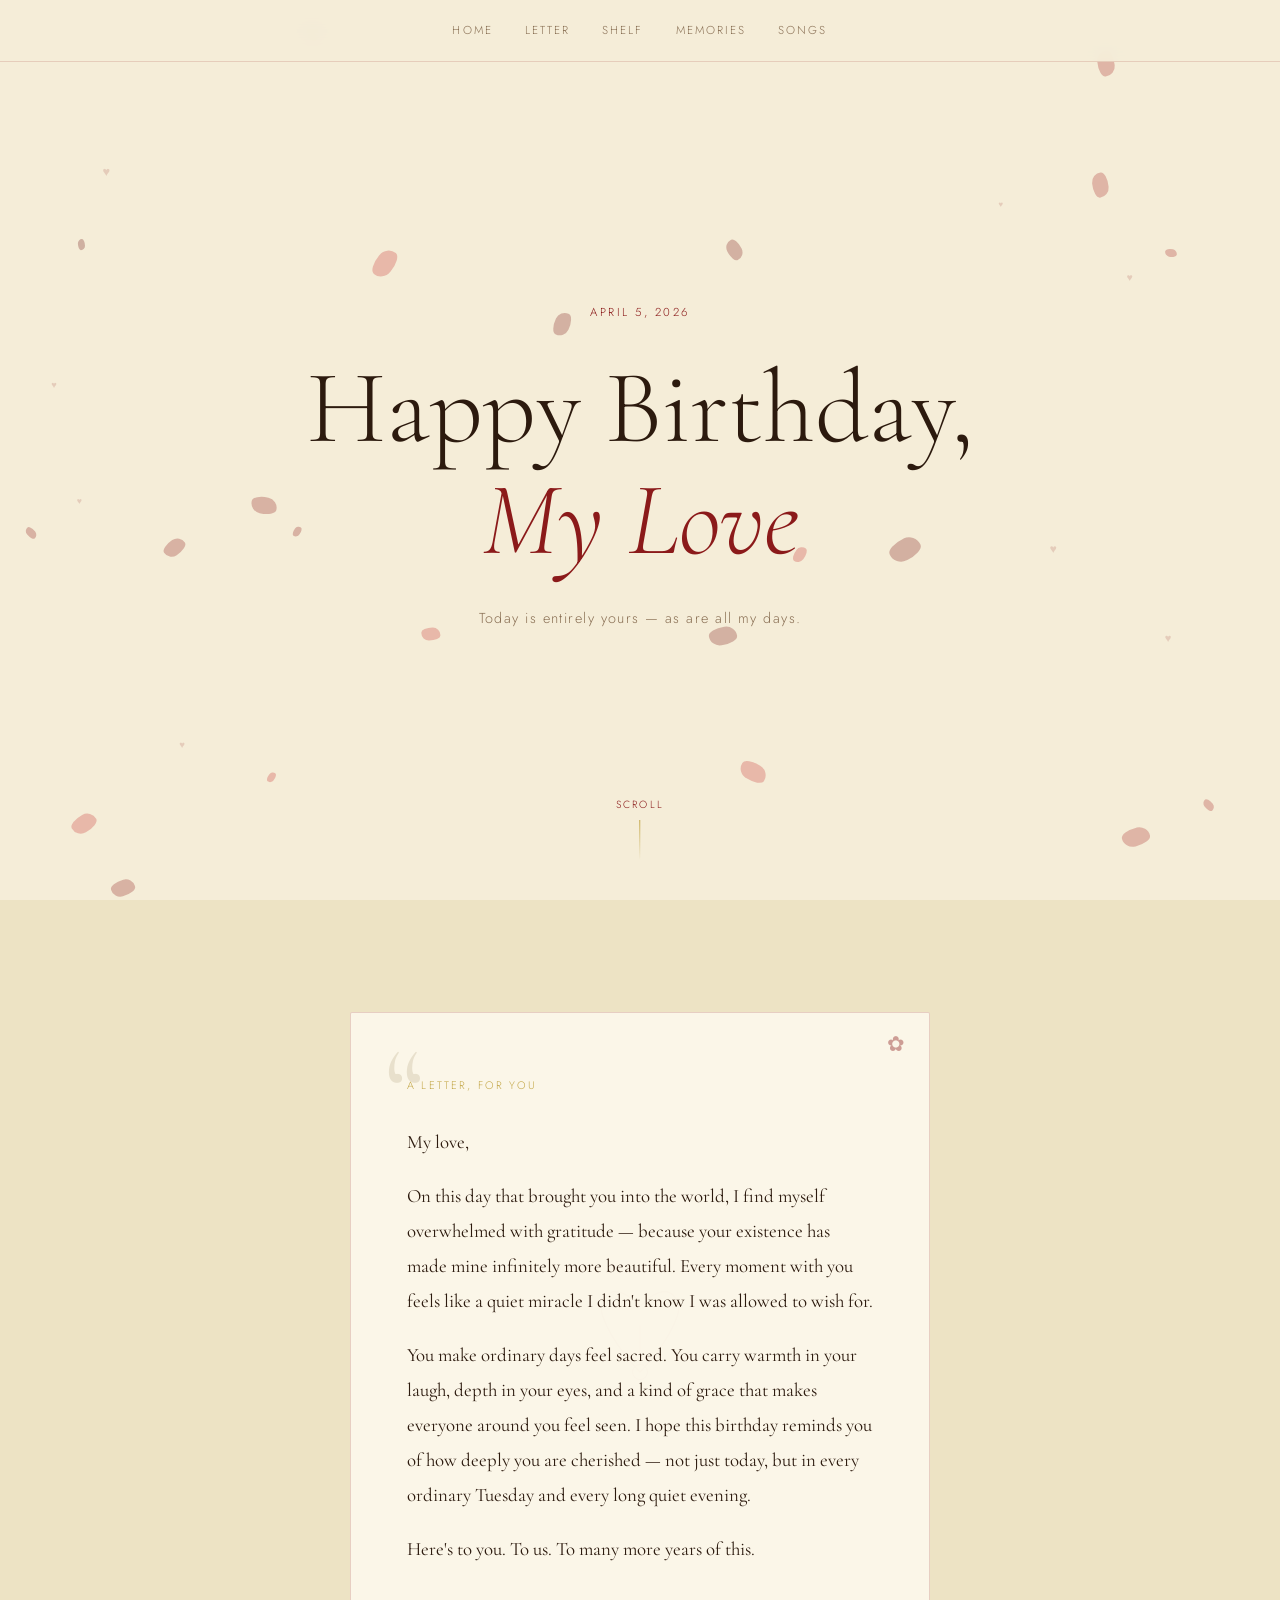
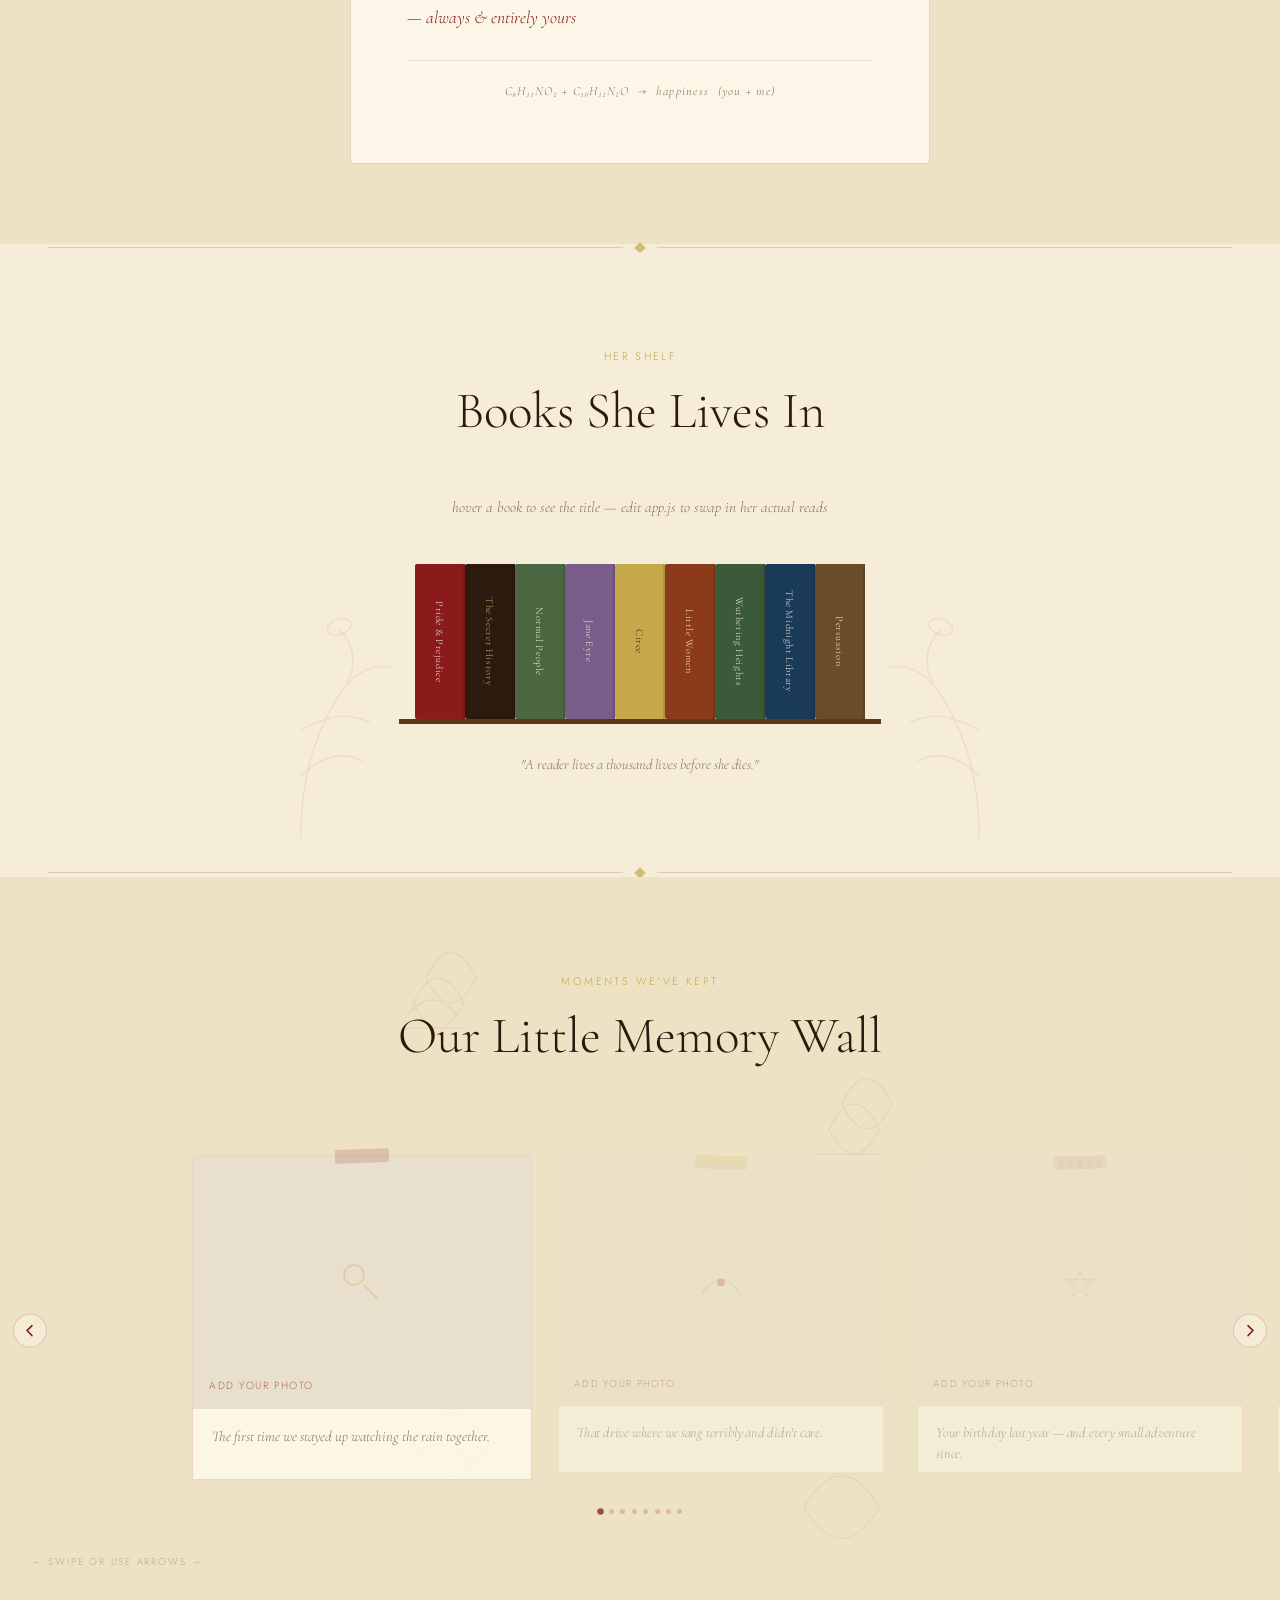
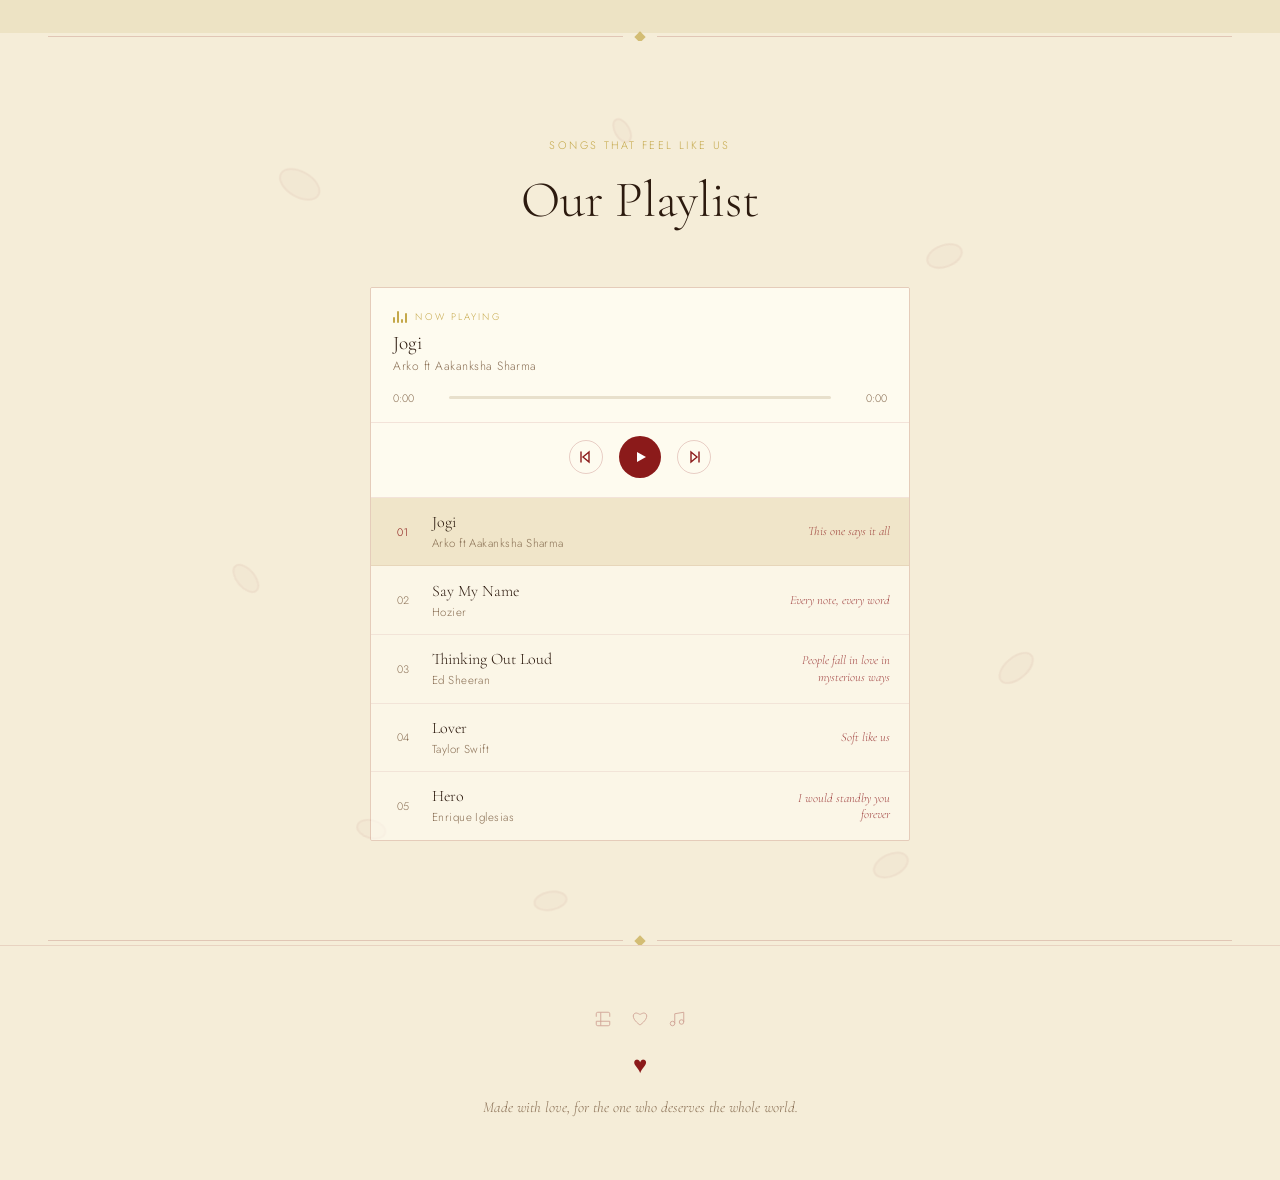
==== index.html @ a8c4e872 "Add files via upload" ====
<!DOCTYPE html>
<html lang="en">
<head>
  <meta charset="UTF-8">
  <meta name="viewport" content="width=device-width, initial-scale=1.0">
  <title>Happy Birthday, My Love</title>
  <link href="https://fonts.googleapis.com/css2?family=Cormorant+Garamond:ital,wght@0,300;0,400;1,300;1,400&family=Jost:wght@300;400&display=swap" rel="stylesheet">
  <link rel="stylesheet" href="style.css">
</head>
<body>

<div class="petal-bg" id="petals"></div>

<nav>
  <a href="#hero">Home</a>
  <a href="#letter">Letter</a>
  <a href="#books">Shelf</a>
  <a href="#memories">Memories</a>
  <a href="#playlist">Songs</a>
</nav>

<!-- HERO -->
<section id="hero">
  <div class="hero-hearts" id="hero-hearts"></div>
  <p class="hero-date" id="hero-date"></p>
  <h1>Happy Birthday,<br><em>My Love</em></h1>
  <p class="hero-sub">Today is entirely yours &mdash; as are all my days.</p>
  <div class="scroll-hint">
    <span>Scroll</span>
    <div class="scroll-line"></div>
  </div>
</section>

<!-- LETTER -->
<section id="letter">

  <!-- peony watermark -->
  <svg class="floral-bg floral-letter" viewBox="0 0 300 300" fill="none" xmlns="http://www.w3.org/2000/svg" aria-hidden="true">
    <g opacity="0.05" stroke="#8b1a1a" stroke-width="1.2">
      <path d="M150 150 C150 150 120 120 110 90 C105 75 115 60 130 65 C140 68 150 80 150 80 C150 80 160 68 170 65 C185 60 195 75 190 90 C180 120 150 150 150 150Z"/>
      <path d="M150 150 C150 150 180 120 190 90 C195 75 185 60 170 65 C160 68 150 80 150 80 C150 80 140 68 130 65 C115 60 105 75 110 90 C120 120 150 150 150 150Z" opacity="0.5"/>
      <circle cx="150" cy="150" r="8"/>
      <path d="M150 142 L150 100" stroke-width="0.8"/>
    </g>
  </svg>

  <div class="letter-card reveal">
    <span class="letter-flower">✿</span>
    <p class="letter-label">A letter, for you</p>
    <div class="letter-body">
      <p>My love,</p>
      <p>On this day that brought you into the world, I find myself overwhelmed with gratitude &mdash; because your existence has made mine infinitely more beautiful. Every moment with you feels like a quiet miracle I didn't know I was allowed to wish for.</p>
      <p>You make ordinary days feel sacred. You carry warmth in your laugh, depth in your eyes, and a kind of grace that makes everyone around you feel seen. I hope this birthday reminds you of how deeply you are cherished &mdash; not just today, but in every ordinary Tuesday and every long quiet evening.</p>
      <p>Here's to you. To us. To many more years of this.</p>
    </div>
    <p class="letter-sig">&mdash; always &amp; entirely yours</p>
    <p class="letter-formula">C₈H₁₁NO₂ + C₁₀H₁₂N₂O &nbsp;→&nbsp; happiness &nbsp;(you + me)</p>
  </div>
</section>

<!-- DIVIDER -->
<div class="section-divider"><div class="divider-line"></div><div class="divider-diamond"></div><div class="divider-line"></div></div>

<!-- BOOKSHELF -->
<section id="books">

  <!-- botanical sprigs -->
  <svg class="floral-bg floral-books" viewBox="0 0 500 400" fill="none" xmlns="http://www.w3.org/2000/svg" aria-hidden="true">
    <g opacity="0.07" stroke="#8b1a1a" stroke-width="1">
      <path d="M30 380 Q30 320 60 280"/><path d="M30 340 Q50 320 70 330"/><path d="M30 310 Q55 295 75 305"/>
      <path d="M60 280 Q70 260 55 245"/><path d="M60 280 Q75 265 90 270"/>
      <path d="M470 380 Q470 320 440 280"/><path d="M470 340 Q450 320 430 330"/><path d="M470 310 Q445 295 425 305"/>
      <path d="M440 280 Q430 260 445 245"/><path d="M440 280 Q425 265 410 270"/>
      <ellipse cx="55" cy="243" rx="8" ry="5" transform="rotate(-20 55 243)"/>
      <ellipse cx="445" cy="243" rx="8" ry="5" transform="rotate(20 445 243)"/>
    </g>
  </svg>

  <p class="section-label reveal">Her shelf</p>
  <h2 class="section-title reveal">Books She Lives In</h2>
  <p class="section-sub reveal">hover a book to see the title &mdash; edit app.js to swap in her actual reads</p>
  <div class="shelf reveal" id="shelf"></div>
  <p class="shelf-note reveal">"A reader lives a thousand lives before she dies."</p>
</section>

<!-- DIVIDER -->
<div class="section-divider"><div class="divider-line"></div><div class="divider-diamond"></div><div class="divider-line"></div></div>

<!-- MEMORIES -->
<section id="memories">

  <!-- botanical bg -->
  <svg class="floral-bg floral-memories" viewBox="0 0 400 600" fill="none" xmlns="http://www.w3.org/2000/svg" aria-hidden="true">
    <g opacity="0.07" stroke="#8b1a1a" stroke-width="1">
      <path d="M20 100 Q40 60 60 100 Q40 140 20 100Z"/>
      <path d="M30 80 Q50 40 70 80 Q50 120 30 80Z"/>
      <path d="M10 120 L60 120" stroke-width="0.8"/>
      <path d="M15 110 Q35 85 55 110"/>
      <path d="M350 200 Q370 160 390 200 Q370 240 350 200Z"/>
      <path d="M360 180 Q380 140 400 180 Q380 220 360 180Z"/>
      <path d="M340 220 L390 220" stroke-width="0.8"/>
      <path d="M20 450 Q50 400 80 450 Q50 500 20 450Z"/>
      <path d="M10 470 Q40 430 70 470"/>
      <path d="M330 500 Q360 450 390 500 Q360 550 330 500Z"/>
    </g>
  </svg>

  <p class="section-label reveal">Moments we've kept</p>
  <h2 class="section-title reveal">Our Little Memory Wall</h2>

  <!-- peek swiper -->
  <div class="swiper-wrap reveal">
    <div class="swiper-track" id="swiper-track">

      <div class="mem-card">
        <div class="washi" style="background:rgba(139,26,26,0.22);"></div>
        <div class="mem-img">
          <svg width="60" height="60" viewBox="0 0 60 60" fill="none"><circle cx="22" cy="22" r="10" stroke="#c4a84a" stroke-width="1.5"/><path d="M45 45L32 32" stroke="#c4a84a" stroke-width="1.5" stroke-linecap="round"/></svg>
          <span class="mem-placeholder-text">Add your photo</span>
        </div>
        <p class="mem-caption">The first time we stayed up watching the rain together.</p>
      </div>

      <div class="mem-card">
        <div class="washi" style="background:rgba(196,168,74,0.35);"></div>
        <div class="mem-img">
          <svg width="60" height="60" viewBox="0 0 60 60" fill="none"><path d="M10 40 Q30 10 50 40" stroke="#c4a84a" stroke-width="1.5" fill="none"/><circle cx="30" cy="28" r="4" fill="#8b1a1a"/></svg>
          <span class="mem-placeholder-text">Add your photo</span>
        </div>
        <p class="mem-caption">That drive where we sang terribly and didn't care.</p>
      </div>

      <div class="mem-card">
        <div class="washi" style="background:rgba(139,26,26,0.18);background-image:repeating-linear-gradient(90deg,rgba(255,255,255,0.15) 0px,rgba(255,255,255,0.15) 4px,transparent 4px,transparent 10px);"></div>
        <div class="mem-img">
          <svg width="60" height="60" viewBox="0 0 60 60" fill="none"><path d="M30 15 L33 25 L44 25 L35 32 L38 43 L30 36 L22 43 L25 32 L16 25 L27 25Z" stroke="#c4a84a" stroke-width="1.2" fill="none"/></svg>
          <span class="mem-placeholder-text">Add your photo</span>
        </div>
        <p class="mem-caption">Your birthday last year &mdash; and every small adventure since.</p>
      </div>

      <div class="mem-card">
        <div class="washi" style="background:rgba(196,168,74,0.28);background-image:repeating-linear-gradient(90deg,rgba(139,26,26,0.2) 0px,rgba(139,26,26,0.2) 3px,transparent 3px,transparent 9px);"></div>
        <div class="mem-img">
          <svg width="60" height="60" viewBox="0 0 60 60" fill="none"><path d="M30 42 C30 42 10 30 10 20 C10 14 15 10 20 10 C25 10 30 15 30 15 C30 15 35 10 40 10 C45 10 50 14 50 20 C50 30 30 42 30 42Z" stroke="#c4a84a" stroke-width="1.2" fill="none"/></svg>
          <span class="mem-placeholder-text">Add your photo</span>
        </div>
        <p class="mem-caption">The quiet moments between words &mdash; those are my favourite.</p>
      </div>

      <div class="mem-card">
        <div class="washi" style="background:rgba(139,26,26,0.2);"></div>
        <div class="mem-img">
          <svg width="60" height="60" viewBox="0 0 60 60" fill="none"><path d="M30 42 C30 42 10 30 10 20 C10 14 15 10 20 10 C25 10 30 15 30 15 C30 15 35 10 40 10 C45 10 50 14 50 20 C50 30 30 42 30 42Z" stroke="#8b1a1a" stroke-width="1.2" fill="none"/></svg>
          <span class="mem-placeholder-text">Add your photo</span>
        </div>
        <p class="mem-caption">Every ordinary Tuesday that felt like magic.</p>
      </div>

      <div class="mem-card">
        <div class="washi" style="background:rgba(196,168,74,0.3);"></div>
        <div class="mem-img">
          <svg width="60" height="60" viewBox="0 0 60 60" fill="none"><circle cx="22" cy="22" r="10" stroke="#8b1a1a" stroke-width="1.5"/><path d="M45 45L32 32" stroke="#8b1a1a" stroke-width="1.5" stroke-linecap="round"/></svg>
          <span class="mem-placeholder-text">Add your photo</span>
        </div>
        <p class="mem-caption">The look you give that says everything without words.</p>
      </div>

      <div class="mem-card">
        <div class="washi" style="background:rgba(139,26,26,0.15);background-image:repeating-linear-gradient(90deg,rgba(255,255,255,0.2) 0px,rgba(255,255,255,0.2) 3px,transparent 3px,transparent 8px);"></div>
        <div class="mem-img">
          <svg width="60" height="60" viewBox="0 0 60 60" fill="none"><path d="M30 15 L33 25 L44 25 L35 32 L38 43 L30 36 L22 43 L25 32 L16 25 L27 25Z" stroke="#8b1a1a" stroke-width="1.2" fill="none"/></svg>
          <span class="mem-placeholder-text">Add your photo</span>
        </div>
        <p class="mem-caption">A moment I'll keep for as long as I live.</p>
      </div>

      <div class="mem-card">
        <div class="washi" style="background:rgba(196,168,74,0.25);"></div>
        <div class="mem-img">
          <svg width="60" height="60" viewBox="0 0 60 60" fill="none"><path d="M10 40 Q30 10 50 40" stroke="#8b1a1a" stroke-width="1.5" fill="none"/><circle cx="30" cy="28" r="4" fill="#c4a84a"/></svg>
          <span class="mem-placeholder-text">Add your photo</span>
        </div>
        <p class="mem-caption">Us, just existing — and it being more than enough.</p>
      </div>

    </div>

    <!-- dots -->
    <div class="swiper-dots" id="swiper-dots"></div>

    <!-- arrows -->
    <button class="swiper-arrow swiper-prev" id="swiper-prev" aria-label="Previous">
      <svg width="16" height="16" viewBox="0 0 16 16" fill="none" stroke="var(--crimson)" stroke-width="1.5" stroke-linecap="round"><path d="M10 3L5 8l5 5"/></svg>
    </button>
    <button class="swiper-arrow swiper-next" id="swiper-next" aria-label="Next">
      <svg width="16" height="16" viewBox="0 0 16 16" fill="none" stroke="var(--crimson)" stroke-width="1.5" stroke-linecap="round"><path d="M6 3l5 5-5 5"/></svg>
    </button>
  </div>

  <p class="swiper-hint">← swipe or use arrows →</p>
</section>

<!-- DIVIDER -->
<div class="section-divider"><div class="divider-line"></div><div class="divider-diamond"></div><div class="divider-line"></div></div>

<!-- PLAYLIST -->
<section id="playlist">

  <!-- fallen petals bg -->
  <svg class="floral-bg floral-playlist" viewBox="0 0 500 500" fill="none" xmlns="http://www.w3.org/2000/svg" aria-hidden="true">
    <g opacity="0.07" stroke="#8b1a1a" stroke-width="1" fill="#8b1a1a" fill-opacity="0.3">
      <ellipse cx="60"  cy="80"  rx="12" ry="7" transform="rotate(30 60 80)"/>
      <ellipse cx="420" cy="120" rx="10" ry="6" transform="rotate(-20 420 120)"/>
      <ellipse cx="30"  cy="300" rx="9"  ry="5" transform="rotate(50 30 300)"/>
      <ellipse cx="460" cy="350" rx="11" ry="6" transform="rotate(-40 460 350)"/>
      <ellipse cx="100" cy="440" rx="8"  ry="5" transform="rotate(15 100 440)"/>
      <ellipse cx="390" cy="460" rx="10" ry="6" transform="rotate(-25 390 460)"/>
      <ellipse cx="240" cy="50"  rx="7"  ry="4" transform="rotate(60 240 50)"/>
      <ellipse cx="200" cy="480" rx="9"  ry="5" transform="rotate(-10 200 480)"/>
    </g>
  </svg>

  <p class="section-label reveal">Songs that feel like us</p>
  <h2 class="section-title reveal">Our Playlist</h2>
  <div class="playlist-wrap reveal">

    <!-- now playing -->
    <div class="now-playing-bar">
      <div class="np-label">
        <div class="bars" id="np-bars">
          <span style="height:6px"></span>
          <span style="height:12px"></span>
          <span style="height:4px"></span>
          <span style="height:10px"></span>
        </div>
        Now playing
      </div>
      <div class="np-title" id="np-title">—</div>
      <div class="np-artist" id="np-artist"></div>
      <div class="progress-wrap">
        <span class="time-label" id="time-current">0:00</span>
        <div class="progress-bar" id="progress-bar">
          <div class="progress-fill" id="progress-fill"></div>
        </div>
        <span class="time-label right" id="time-duration">0:00</span>
      </div>
    </div>

    <!-- controls -->
    <div class="controls">
      <button class="ctrl-btn" id="prev-btn" aria-label="Previous">
        <svg width="14" height="14" viewBox="0 0 14 14" fill="none" stroke="var(--crimson)" stroke-width="1.4" stroke-linecap="round">
          <path d="M10 2L4 7l6 5V2z"/><line x1="2" y1="2" x2="2" y2="12"/>
        </svg>
      </button>
      <button class="ctrl-btn play-btn" id="play-btn" aria-label="Play/Pause">
        <svg class="icon-play" width="14" height="14" viewBox="0 0 14 14" fill="white"><path d="M3 2l9 5-9 5z"/></svg>
        <svg class="icon-pause" width="14" height="14" viewBox="0 0 14 14" fill="white"><rect x="2" y="2" width="4" height="10"/><rect x="8" y="2" width="4" height="10"/></svg>
      </button>
      <button class="ctrl-btn" id="next-btn" aria-label="Next">
        <svg width="14" height="14" viewBox="0 0 14 14" fill="none" stroke="var(--crimson)" stroke-width="1.4" stroke-linecap="round">
          <path d="M4 2l6 5-6 5V2z"/><line x1="12" y1="2" x2="12" y2="12"/>
        </svg>
      </button>
    </div>

    <!-- track list -->
    <div id="tracks"></div>

  </div>
</section>

<!-- DIVIDER -->
<div class="section-divider"><div class="divider-line"></div><div class="divider-diamond"></div><div class="divider-line"></div></div>

<!-- FOOTER -->
<footer>
  <div class="footer-icons">
    <svg width="18" height="18" viewBox="0 0 24 24" fill="none" stroke="#8b1a1a" stroke-width="1.2">
      <path d="M9 3H5a2 2 0 0 0-2 2v4m6-6h10a2 2 0 0 1 2 2v4M9 3v18m0 0h10a2 2 0 0 0 2-2v-4M9 21H5a2 2 0 0 1-2-2v-4m0 0h18"/>
    </svg>
    <svg width="18" height="18" viewBox="0 0 24 24" fill="none" stroke="#8b1a1a" stroke-width="1.2">
      <path d="M12 20 C12 20 3 14 3 8 C3 5.5 5 4 7 4 C8.5 4 12 6 12 6 C12 6 15.5 4 17 4 C19 4 21 5.5 21 8 C21 14 12 20 12 20Z"/>
    </svg>
    <svg width="18" height="18" viewBox="0 0 24 24" fill="none" stroke="#8b1a1a" stroke-width="1.2">
      <path d="M9 18V5l12-2v13"/><circle cx="6" cy="18" r="3"/><circle cx="18" cy="16" r="3"/>
    </svg>
  </div>
  <span class="footer-heart">&#9829;</span>
  <p>Made with love, for the one who deserves the whole world.</p>
</footer>

<script src="script.js"></script>
</body>
</html>
---- style.css ----
/* ─── RESET & VARIABLES ─────────────────────────────────────── */
*, *::before, *::after { margin: 0; padding: 0; box-sizing: border-box; }

:root {
  --cream:        #f5edd8;
  --petal:        #ede3c4;
  --blush:        #e8e0cc;
  --linen:        #e8d5b0;
  --gold:         #c4a84a;
  --crimson:      #8b1a1a;
  --crimson-light:#c43030;
  --green:        #4a6741;
  --sepia:        #8a7055;
  --ink:          #2c1a0e;
  --ink-light:    #5a3a1a;
}

html { scroll-behavior: smooth; }

body {
  background: var(--cream);
  color: var(--ink);
  font-family: 'Jost', sans-serif;
  font-weight: 300;
  overflow-x: hidden;
}

/* ─── FLOATING PETALS ───────────────────────────────────────── */
.petal-bg {
  position: fixed;
  inset: 0;
  pointer-events: none;
  z-index: 0;
  overflow: hidden;
}
.p {
  position: absolute;
  border-radius: 60% 40% 60% 40% / 40% 60% 40% 60%;
  opacity: 0.28;
  animation: drift linear infinite;
}
@keyframes drift {
  0%   { transform: translateY(-60px) rotate(0deg);   opacity: 0; }
  10%  { opacity: 0.28; }
  90%  { opacity: 0.18; }
  100% { transform: translateY(110vh) rotate(360deg); opacity: 0; }
}

/* ─── NAV ───────────────────────────────────────────────────── */
nav {
  position: fixed;
  top: 0; left: 0; right: 0;
  z-index: 100;
  display: flex;
  justify-content: center;
  gap: 2rem;
  padding: 1.4rem 2rem;
  background: rgba(245,237,216,0.92);
  backdrop-filter: blur(12px);
  border-bottom: 1px solid rgba(139,26,26,0.15);
}
nav a {
  font-size: 0.72rem;
  letter-spacing: 0.18em;
  text-transform: uppercase;
  color: var(--sepia);
  text-decoration: none;
  transition: color 0.3s;
}
nav a:hover { color: var(--crimson); }

/* ─── SECTIONS ──────────────────────────────────────────────── */
section {
  position: relative;
  z-index: 1;
  min-height: 100vh;
  display: flex;
  align-items: center;
  justify-content: center;
  padding: 7rem 2rem 5rem;
}
.section-label {
  font-size: 0.68rem;
  letter-spacing: 0.22em;
  text-transform: uppercase;
  color: var(--gold);
  text-align: center;
  width: 100%;
  margin-bottom: 1rem;
}
.section-title {
  font-family: 'Cormorant Garamond', serif;
  font-size: clamp(2rem, 5vw, 3.2rem);
  font-weight: 300;
  text-align: center;
  width: 100%;
  margin-bottom: 3.5rem;
}
.section-sub {
  text-align: center;
  font-family: 'Cormorant Garamond', serif;
  font-style: italic;
  font-size: 0.95rem;
  color: var(--sepia);
  margin-bottom: 3rem;
  width: 100%;
}

/* ─── HERO ──────────────────────────────────────────────────── */
#hero {
  flex-direction: column;
  text-align: center;
  gap: 0;
}
.hero-date {
  font-size: 0.72rem;
  letter-spacing: 0.22em;
  text-transform: uppercase;
  color: var(--crimson);
  margin-bottom: 2rem;
  opacity: 0;
  animation: fadeUp 1s 0.3s forwards;
}
h1 {
  font-family: 'Cormorant Garamond', serif;
  font-weight: 300;
  font-size: clamp(3rem, 9vw, 6.5rem);
  line-height: 1.08;
  color: var(--ink);
  opacity: 0;
  animation: fadeUp 1.2s 0.6s forwards;
}
h1 em {
  font-style: italic;
  color: var(--crimson);
}
.hero-sub {
  font-size: 0.9rem;
  letter-spacing: 0.1em;
  color: var(--sepia);
  margin-top: 2rem;
  opacity: 0;
  animation: fadeUp 1s 1.1s forwards;
}
.scroll-hint {
  position: absolute;
  bottom: 2.5rem;
  left: 50%;
  transform: translateX(-50%);
  display: flex;
  flex-direction: column;
  align-items: center;
  gap: 0.5rem;
  opacity: 0;
  animation: fadeIn 1s 2s forwards;
}
.scroll-hint span {
  font-size: 0.65rem;
  letter-spacing: 0.2em;
  text-transform: uppercase;
  color: var(--crimson);
}
.scroll-line {
  width: 1px;
  height: 40px;
  background: linear-gradient(to bottom, var(--gold), transparent);
  animation: scrollPulse 2s ease-in-out infinite;
}
.hero-hearts {
  position: absolute;
  inset: 0;
  pointer-events: none;
  overflow: hidden;
}
.hero-hearts span {
  position: absolute;
  font-size: 0.7rem;
  color: var(--crimson);
  opacity: 0.15;
  animation: heartFloat 5s ease-in-out infinite;
}

/* ─── LETTER ────────────────────────────────────────────────── */
#letter { background: var(--petal); }
.letter-card {
  max-width: 580px;
  width: 100%;
  padding: 4rem 3.5rem;
  background: rgba(255,252,242,0.78);
  border: 1px solid rgba(139,26,26,0.18);
  border-radius: 2px;
  position: relative;
}
.letter-card::before {
  content: '\201C';
  font-family: 'Cormorant Garamond', serif;
  font-size: 8rem;
  line-height: 1;
  color: var(--blush);
  position: absolute;
  top: 1rem;
  left: 2rem;
  pointer-events: none;
}
.letter-flower {
  position: absolute;
  top: 1rem;
  right: 1.5rem;
  font-size: 1.3rem;
  opacity: 0.4;
  color: var(--crimson);
  pointer-events: none;
}
.letter-label {
  font-size: 0.68rem;
  letter-spacing: 0.2em;
  text-transform: uppercase;
  color: var(--gold);
  margin-bottom: 2rem;
}
.letter-body {
  font-family: 'Cormorant Garamond', serif;
  font-size: 1.18rem;
  line-height: 1.85;
  color: var(--ink);
  font-weight: 400;
}
.letter-body p + p { margin-top: 1.2rem; }
.letter-sig {
  margin-top: 2.5rem;
  font-family: 'Cormorant Garamond', serif;
  font-style: italic;
  font-size: 1.1rem;
  color: var(--crimson);
}
.letter-formula {
  margin-top: 2rem;
  padding-top: 1.4rem;
  border-top: 1px solid rgba(139,26,26,0.1);
  font-family: 'Cormorant Garamond', serif;
  font-style: italic;
  font-size: 0.78rem;
  letter-spacing: 0.1em;
  color: var(--sepia);
  text-align: center;
}

/* ─── BOOKSHELF ─────────────────────────────────────────────── */
#books {
  flex-direction: column;
  min-height: auto;
  padding: 6rem 2rem;
  background: var(--cream);
}
.shelf {
  display: flex;
  justify-content: center;
  max-width: 780px;
  margin: 0 auto;
  border-bottom: 5px solid var(--ink-light);
  padding: 0 1rem;
  flex-wrap: wrap;
  gap: 0;
}
.book {
  width: 50px;
  height: 155px;
  cursor: pointer;
  position: relative;
  flex-shrink: 0;
  transition: transform 0.35s cubic-bezier(0.34, 1.56, 0.64, 1);
}
.book:hover { transform: translateY(-20px); }
.book-spine {
  width: 100%;
  height: 100%;
  display: flex;
  align-items: center;
  justify-content: center;
  writing-mode: vertical-rl;
  text-orientation: mixed;
  font-family: 'Cormorant Garamond', serif;
  font-size: 0.65rem;
  letter-spacing: 0.06em;
  padding: 0.5rem 0;
  border-right: 2px solid rgba(0,0,0,0.12);
  border-radius: 2px 0 0 2px;
}
.book-tooltip {
  position: absolute;
  bottom: calc(100% + 12px);
  left: 50%;
  transform: translateX(-50%);
  background: var(--ink);
  color: var(--linen);
  font-size: 0.68rem;
  letter-spacing: 0.04em;
  padding: 5px 11px;
  border-radius: 2px;
  white-space: nowrap;
  opacity: 0;
  pointer-events: none;
  transition: opacity 0.2s;
  z-index: 10;
}
.book:hover .book-tooltip { opacity: 1; }
.shelf-note {
  text-align: center;
  margin-top: 2rem;
  font-family: 'Cormorant Garamond', serif;
  font-style: italic;
  font-size: 0.9rem;
  color: var(--sepia);
}

/* ─── MEMORIES (swiper — layout in PEEK SWIPER block below) ── */
.mem-card {
  background: rgba(255,252,242,0.75);
  border: 1px solid rgba(139,26,26,0.15);
  border-radius: 2px;
  overflow: visible;
  position: relative;
  transition: transform 0.4s ease;
}
.mem-card:hover { transform: translateY(-6px); }
.mem-img {
  width: 100%;
  aspect-ratio: 4/3;
  background: var(--blush);
  display: flex;
  align-items: center;
  justify-content: center;
  position: relative;
  overflow: hidden;
  border-radius: 2px 2px 0 0;
}
.mem-img svg { opacity: 0.35; }
.mem-placeholder-text {
  position: absolute;
  bottom: 1rem;
  left: 1rem;
  font-size: 0.65rem;
  letter-spacing: 0.15em;
  text-transform: uppercase;
  color: var(--crimson);
  opacity: 0.6;
}
.mem-caption {
  padding: 1rem 1.2rem 0.6rem;
  font-family: 'Cormorant Garamond', serif;
  font-style: italic;
  font-size: 0.92rem;
  color: var(--sepia);
  line-height: 1.5;
}
.washi {
  position: absolute;
  top: -7px;
  left: 50%;
  transform: translateX(-50%) rotate(-2deg);
  width: 54px;
  height: 14px;
  border-radius: 2px;
  opacity: 0.75;
  z-index: 2;
}
.mem-card:nth-child(2) .washi { transform: translateX(-50%) rotate(2deg); }
.mem-card:nth-child(3) .washi { transform: translateX(-50%) rotate(-1.5deg); }
.mem-card:nth-child(4) .washi { transform: translateX(-50%) rotate(2.5deg); }

/* ─── PLAYLIST ──────────────────────────────────────────────── */
#playlist {
  flex-direction: column;
  min-height: auto;
  padding: 6rem 2rem;
  background: var(--cream);
}
.playlist-wrap {
  max-width: 540px;
  width: 100%;
  margin: 0 auto;
  border: 1px solid rgba(139,26,26,0.15);
  border-radius: 2px;
  overflow: hidden;
}

/* now playing bar */
.now-playing-bar {
  background: rgba(255,252,242,0.9);
  padding: 1.4rem 1.4rem 1rem;
  border-bottom: 1px solid rgba(139,26,26,0.1);
}
.np-label {
  font-size: 0.6rem;
  letter-spacing: 0.22em;
  text-transform: uppercase;
  color: var(--gold);
  margin-bottom: 0.5rem;
  display: flex;
  align-items: center;
  gap: 0.5rem;
}
.bars { display: flex; align-items: flex-end; gap: 2px; height: 12px; }
.bars span {
  width: 2px;
  background: var(--gold);
  border-radius: 1px;
  animation: eq 0.8s ease-in-out infinite alternate;
}
.bars span:nth-child(2) { animation-delay: 0.15s; }
.bars span:nth-child(3) { animation-delay: 0.05s; }
.bars span:nth-child(4) { animation-delay: 0.25s; }
.bars.paused span { animation-play-state: paused; }
.np-title {
  font-family: 'Cormorant Garamond', serif;
  font-size: 1.2rem;
  color: var(--ink);
  line-height: 1.2;
}
.np-artist {
  font-size: 0.75rem;
  color: var(--sepia);
  margin-top: 2px;
  letter-spacing: 0.04em;
}

/* progress bar */
.progress-wrap {
  margin-top: 0.9rem;
  display: flex;
  align-items: center;
  gap: 0.7rem;
}
.progress-bar {
  flex: 1;
  height: 3px;
  background: var(--blush);
  border-radius: 2px;
  cursor: pointer;
  position: relative;
}
.progress-fill {
  height: 100%;
  width: 0%;
  background: var(--crimson);
  border-radius: 2px;
  transition: width 0.3s linear;
  pointer-events: none;
}
.time-label {
  font-size: 0.68rem;
  color: var(--sepia);
  font-variant-numeric: tabular-nums;
  min-width: 2.8rem;
}
.time-label.right { text-align: right; }

/* controls */
.controls {
  display: flex;
  align-items: center;
  justify-content: center;
  gap: 1rem;
  padding: 0.8rem 1.4rem 1.2rem;
  background: rgba(255,252,242,0.9);
  border-bottom: 1px solid rgba(139,26,26,0.1);
}
.ctrl-btn {
  width: 34px; height: 34px;
  border-radius: 50%;
  border: 1px solid rgba(139,26,26,0.2);
  background: transparent;
  display: flex; align-items: center; justify-content: center;
  cursor: pointer;
  transition: background 0.2s, transform 0.15s;
  flex-shrink: 0;
}
.ctrl-btn:hover { background: rgba(139,26,26,0.06); }
.ctrl-btn:active { transform: scale(0.92); }
.ctrl-btn.play-btn {
  width: 42px; height: 42px;
  background: var(--crimson);
  border: none;
}
.ctrl-btn.play-btn:hover { background: var(--crimson-light); }
.ctrl-btn.play-btn svg { margin-left: 2px; }
.ctrl-btn.play-btn.is-playing svg.icon-play  { display: none; }
.ctrl-btn.play-btn:not(.is-playing) svg.icon-pause { display: none; }

/* track list */
.track {
  display: flex;
  align-items: center;
  gap: 1rem;
  padding: 0.9rem 1.2rem;
  border-bottom: 1px solid rgba(139,26,26,0.08);
  cursor: pointer;
  transition: background 0.2s;
  background: rgba(255,252,242,0.6);
}
.track:last-child { border-bottom: none; }
.track:hover  { background: rgba(139,26,26,0.04); }
.track.active { background: rgba(196,168,74,0.1); }
.track-num {
  font-size: 0.68rem;
  color: var(--sepia);
  min-width: 1.6rem;
  font-variant-numeric: tabular-nums;
  text-align: center;
}
.track.active .track-num { color: var(--crimson); }
.track-info { flex: 1; }
.track-title {
  font-family: 'Cormorant Garamond', serif;
  font-size: 1rem;
  color: var(--ink);
  line-height: 1.3;
}
.track-artist {
  font-size: 0.72rem;
  color: var(--sepia);
  margin-top: 2px;
  letter-spacing: 0.04em;
}
.track-note {
  font-family: 'Cormorant Garamond', serif;
  font-style: italic;
  font-size: 0.78rem;
  color: var(--crimson);
  max-width: 110px;
  text-align: right;
  line-height: 1.3;
  opacity: 0.8;
}
.track-bars {
  display: flex;
  align-items: flex-end;
  gap: 2px;
  height: 14px;
  width: 18px;
}
.track-bars span {
  width: 3px;
  background: var(--crimson);
  border-radius: 1px;
  animation: eq 0.8s ease-in-out infinite alternate;
}
.track-bars span:nth-child(2) { animation-delay: 0.2s; }
.track-bars span:nth-child(3) { animation-delay: 0.1s; }

/* ─── SECTION DIVIDER ───────────────────────────────────────── */
.section-divider {
  display: flex;
  align-items: center;
  gap: 0;
  padding: 0 3rem;
  position: relative;
  z-index: 1;
}
.divider-line {
  flex: 1;
  height: 1px;
  background: var(--crimson);
  opacity: 0.18;
}
.divider-diamond {
  width: 8px;
  height: 8px;
  background: var(--gold);
  transform: rotate(45deg);
  flex-shrink: 0;
  margin: 0 0.8rem;
  opacity: 0.7;
}

/* ─── FLORAL BACKGROUNDS ────────────────────────────────────── */
.floral-bg {
  position: absolute;
  pointer-events: none;
  z-index: 0;
  overflow: visible;
}
.floral-letter  { width: 280px; height: 280px; top: 50%; left: 50%; transform: translate(-50%,-50%); }
.floral-books   { width: 100%; height: 100%; top: 0; left: 0; }
.floral-memories{ width: 100%; height: 100%; top: 0; left: 0; }
.floral-playlist{ width: 100%; height: 100%; top: 0; left: 0; }

/* ─── PEEK SWIPER ───────────────────────────────────────────── */
#memories {
  align-items: flex-start;
  flex-direction: column;
  min-height: auto;
  padding: 6rem 0 4rem;
  background: var(--petal);
  overflow: hidden;
}
#memories .section-label,
#memories .section-title,
#memories .swiper-hint { padding: 0 2rem; }
.swiper-wrap {
  position: relative;
  width: 100%;
  padding: 1rem 0 2rem;
}
.swiper-track {
  display: flex;
  gap: 1.2rem;
  padding: 1rem 15% 1rem calc(15% - 0px);
  overflow-x: scroll;
  scroll-snap-type: x mandatory;
  -webkit-overflow-scrolling: touch;
  scrollbar-width: none;
  cursor: grab;
}
.swiper-track::-webkit-scrollbar { display: none; }
.swiper-track:active { cursor: grabbing; }
.swiper-track .mem-card {
  scroll-snap-align: center;
  flex: 0 0 70%;
  max-width: 340px;
  transition: transform 0.4s ease, opacity 0.4s ease;
  opacity: 0.55;
  transform: scale(0.96);
}
.swiper-track .mem-card.is-active {
  opacity: 1;
  transform: scale(1);
}

/* dots */
.swiper-dots {
  display: flex;
  justify-content: center;
  gap: 0.4rem;
  margin-top: 0.8rem;
  padding: 0 2rem;
}
.swiper-dot {
  width: 5px; height: 5px;
  border-radius: 50%;
  background: var(--crimson);
  opacity: 0.2;
  transition: opacity 0.3s, transform 0.3s;
  cursor: pointer;
}
.swiper-dot.active { opacity: 0.75; transform: scale(1.3); }

/* arrows */
.swiper-arrow {
  position: absolute;
  top: 50%;
  transform: translateY(-60%);
  width: 34px; height: 34px;
  border-radius: 50%;
  border: 1px solid rgba(139,26,26,0.2);
  background: rgba(245,237,216,0.9);
  display: flex; align-items: center; justify-content: center;
  cursor: pointer;
  transition: background 0.2s;
  z-index: 2;
}
.swiper-arrow:hover { background: rgba(245,237,216,1); }
.swiper-prev { left: 0.8rem; }
.swiper-next { right: 0.8rem; }
.swiper-hint {
  text-align:center;
  font-size: 0.62rem;
  letter-spacing: 0.18em;
  text-transform: uppercase;
  color: var(--sepia);
  opacity: 0.5;
  margin-top: 0.5rem;
}

@media (max-width: 480px) {
  .swiper-track { padding: 1rem 10% 1rem 10%; gap: 0.8rem; }
  .swiper-track .mem-card { flex: 0 0 80%; }
  .swiper-arrow { display: none; }
}
footer {
  position: relative;
  z-index: 1;
  text-align: center;
  padding: 4rem 2rem;
  background: var(--cream);
  border-top: 1px solid rgba(139,26,26,0.12);
}
.footer-icons {
  display: flex;
  justify-content: center;
  gap: 1.2rem;
  margin-bottom: 1.2rem;
  opacity: 0.35;
}
.footer-heart {
  font-size: 1.5rem;
  color: var(--crimson);
  margin-bottom: 1rem;
  display: block;
  animation: heartbeat 2s ease-in-out infinite;
}
footer p {
  font-family: 'Cormorant Garamond', serif;
  font-style: italic;
  color: var(--sepia);
  font-size: 0.95rem;
}

/* ─── ANIMATIONS ────────────────────────────────────────────── */
@keyframes fadeUp   { from { opacity: 0; transform: translateY(24px); } to { opacity: 1; transform: translateY(0); } }
@keyframes fadeIn   { to { opacity: 1; } }
@keyframes scrollPulse { 0%,100% { opacity:0.4; transform:scaleY(1); } 50% { opacity:1; transform:scaleY(1.2); } }
@keyframes heartbeat   { 0%,100% { transform:scale(1); } 50% { transform:scale(1.15); } }
@keyframes heartFloat  { 0%,100% { transform:translateY(0) rotate(-8deg); opacity:0.15; } 50% { transform:translateY(-10px) rotate(8deg); opacity:0.28; } }
@keyframes eq          { from { height: 4px; } to { height: 14px; } }

/* ─── SCROLL REVEAL ─────────────────────────────────────────── */
.reveal {
  opacity: 0;
  transform: translateY(30px);
  transition: opacity 0.9s ease, transform 0.9s ease;
}
.reveal.in { opacity: 1; transform: translateY(0); }

/* ─── MOBILE ────────────────────────────────────────────────── */
@media (max-width: 480px) {
  nav { gap: 1rem; padding: 1rem 1.2rem; }
  nav a { font-size: 0.58rem; letter-spacing: 0.1em; }
  section { padding: 6rem 1.2rem 4rem; }
  h1 { font-size: clamp(2.4rem, 11vw, 3.5rem); }
  .hero-sub { font-size: 0.82rem; }
  .letter-card { padding: 2.5rem 1.5rem; }
  .letter-card::before { font-size: 5rem; top: 0.5rem; left: 1rem; }
  .letter-body { font-size: 1.05rem; line-height: 1.75; }
  #books { padding: 4rem 1.2rem; }
  .book { width: 36px; height: 115px; }
  .book-spine { font-size: 0.54rem; }
  #memories { padding: 4rem 1.2rem; }
  .gallery { grid-template-columns: 1fr 1fr; gap: 0.8rem; }
  .mem-caption { font-size: 0.85rem; padding: 0.8rem 0.9rem; }
  .section-title { font-size: clamp(1.6rem, 7vw, 2.2rem); margin-bottom: 2rem; }
  #playlist { padding: 4rem 1.2rem; }
  .controls { gap: 0.7rem; padding: 0.7rem 1rem 1rem; }
  .ctrl-btn { width: 30px; height: 30px; }
  .ctrl-btn.play-btn { width: 38px; height: 38px; }
  .track { gap: 0.7rem; padding: 0.8rem 0.8rem; }
  .track-note { max-width: 76px; font-size: 0.7rem; }
  .track-title { font-size: 0.92rem; }
  .track-artist { font-size: 0.68rem; }
  .np-title { font-size: 1.05rem; }
  footer { padding: 3rem 1.2rem; }
}
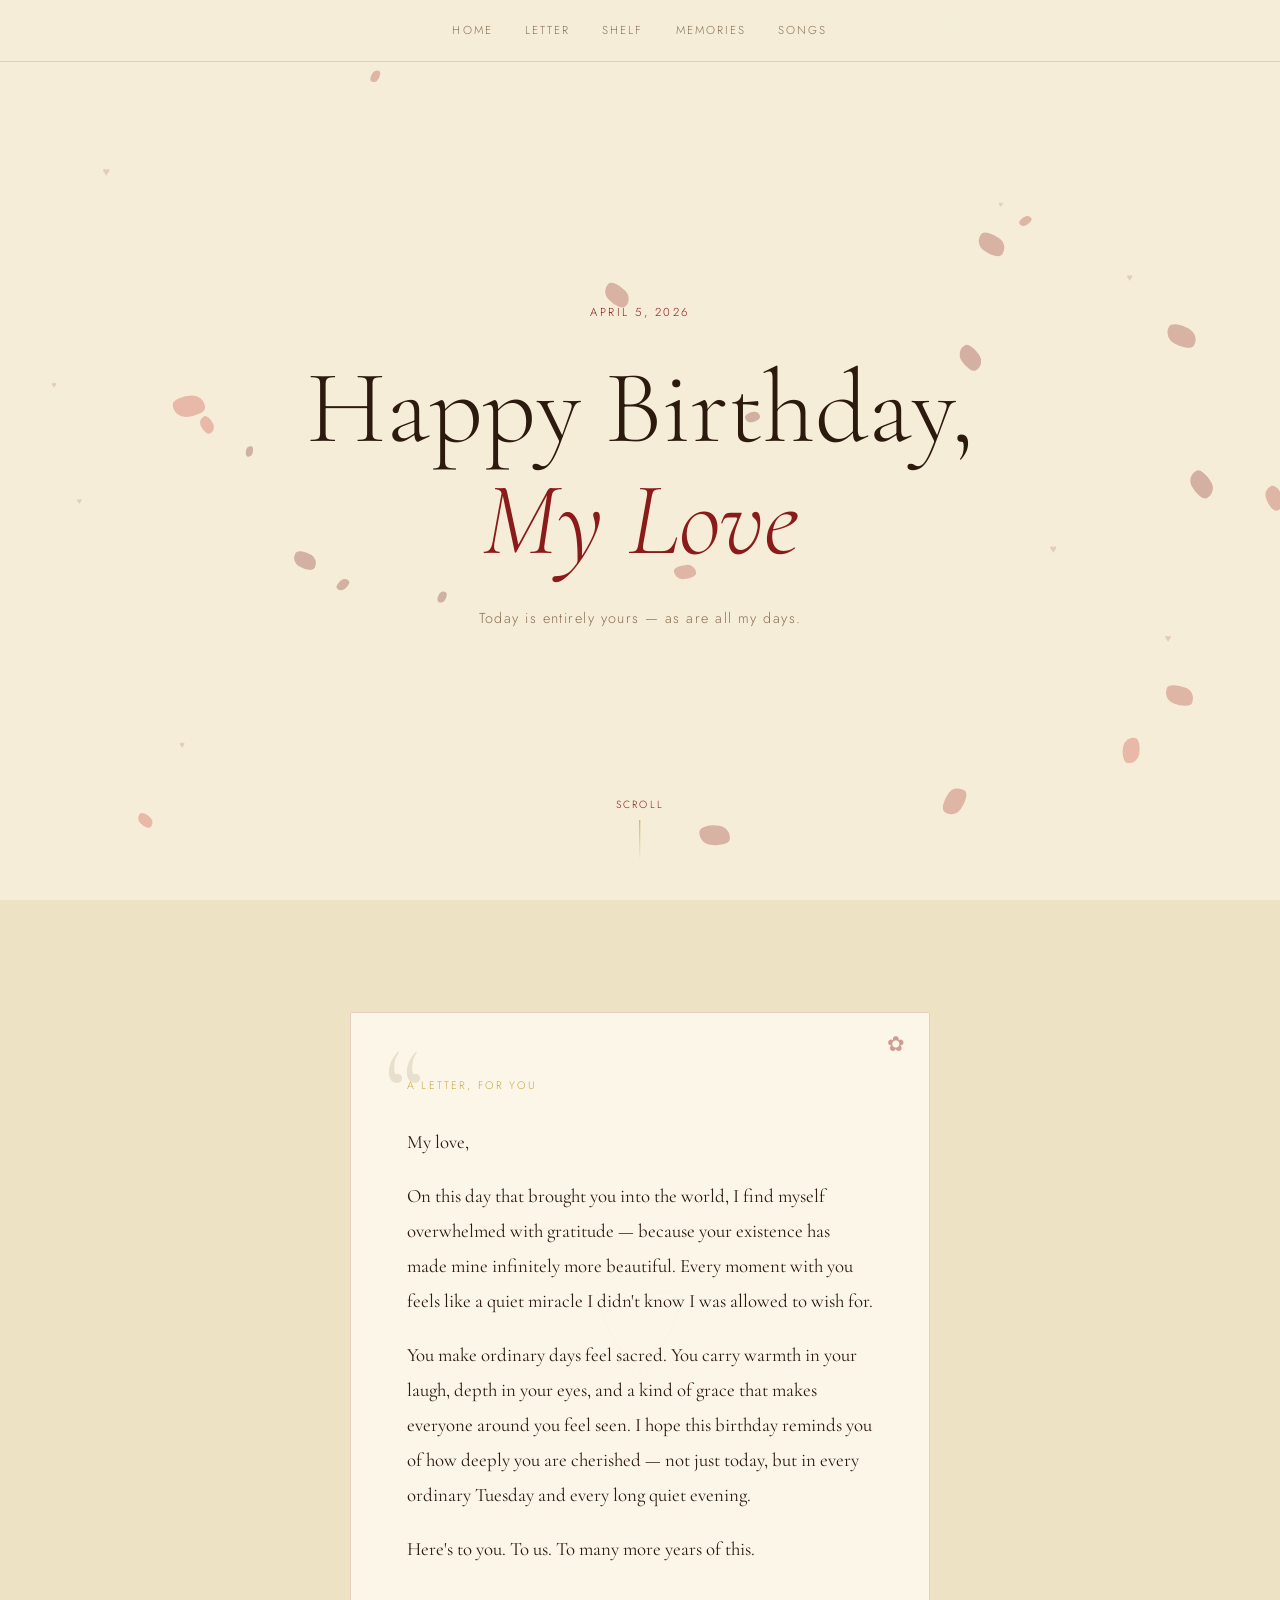
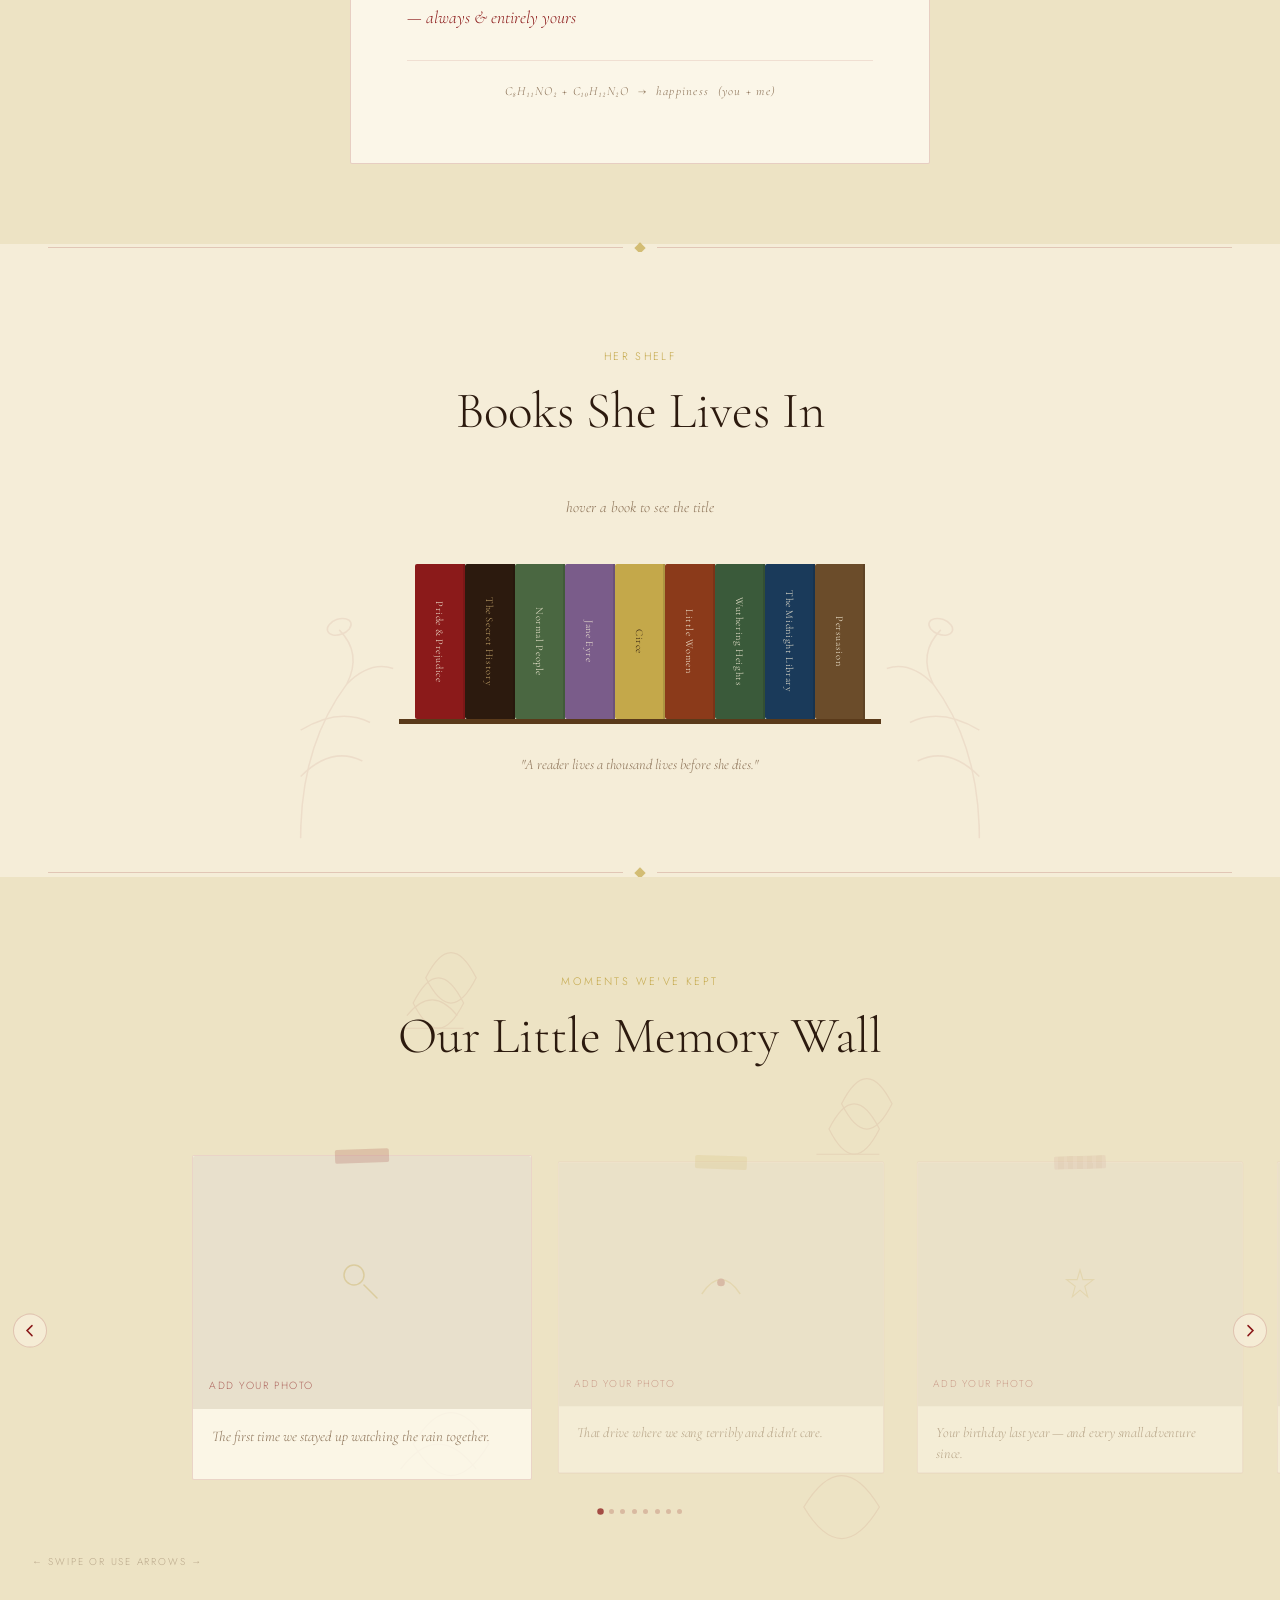
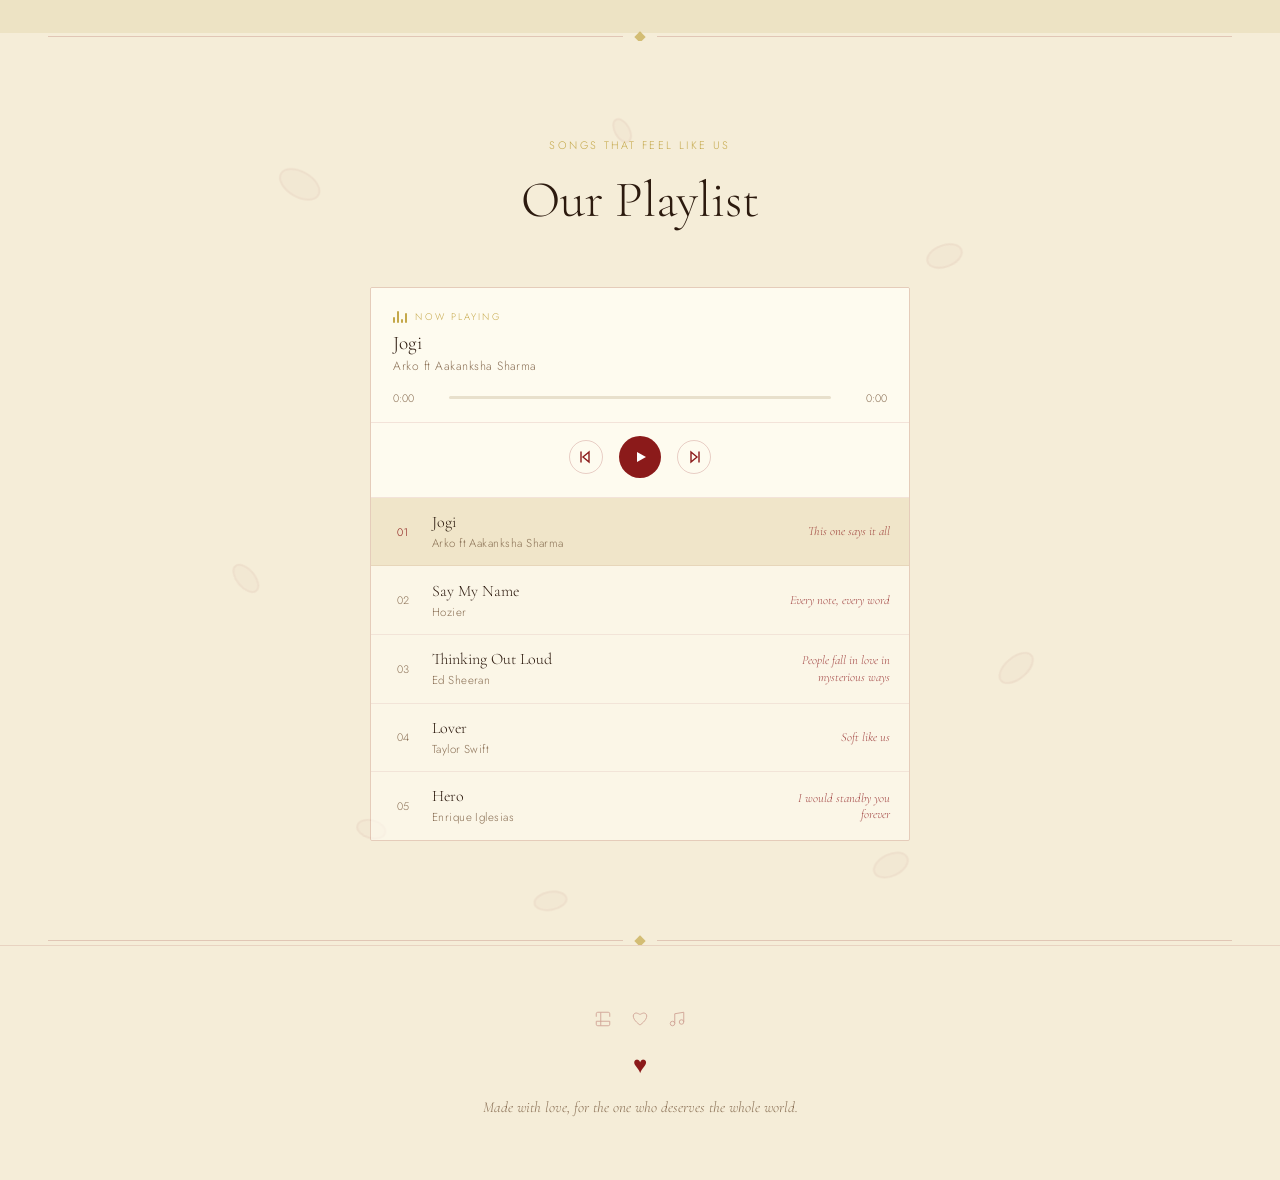
==== commit 58307a66: "index.html" ====
--- a/index.html
+++ b/index.html
@@ -78,7 +78,7 @@
 
   <p class="section-label reveal">Her shelf</p>
   <h2 class="section-title reveal">Books She Lives In</h2>
-  <p class="section-sub reveal">hover a book to see the title &mdash; edit app.js to swap in her actual reads</p>
+  <p class="section-sub reveal">hover a book to see the title</p>
   <div class="shelf reveal" id="shelf"></div>
   <p class="shelf-note reveal">"A reader lives a thousand lives before she dies."</p>
 </section>
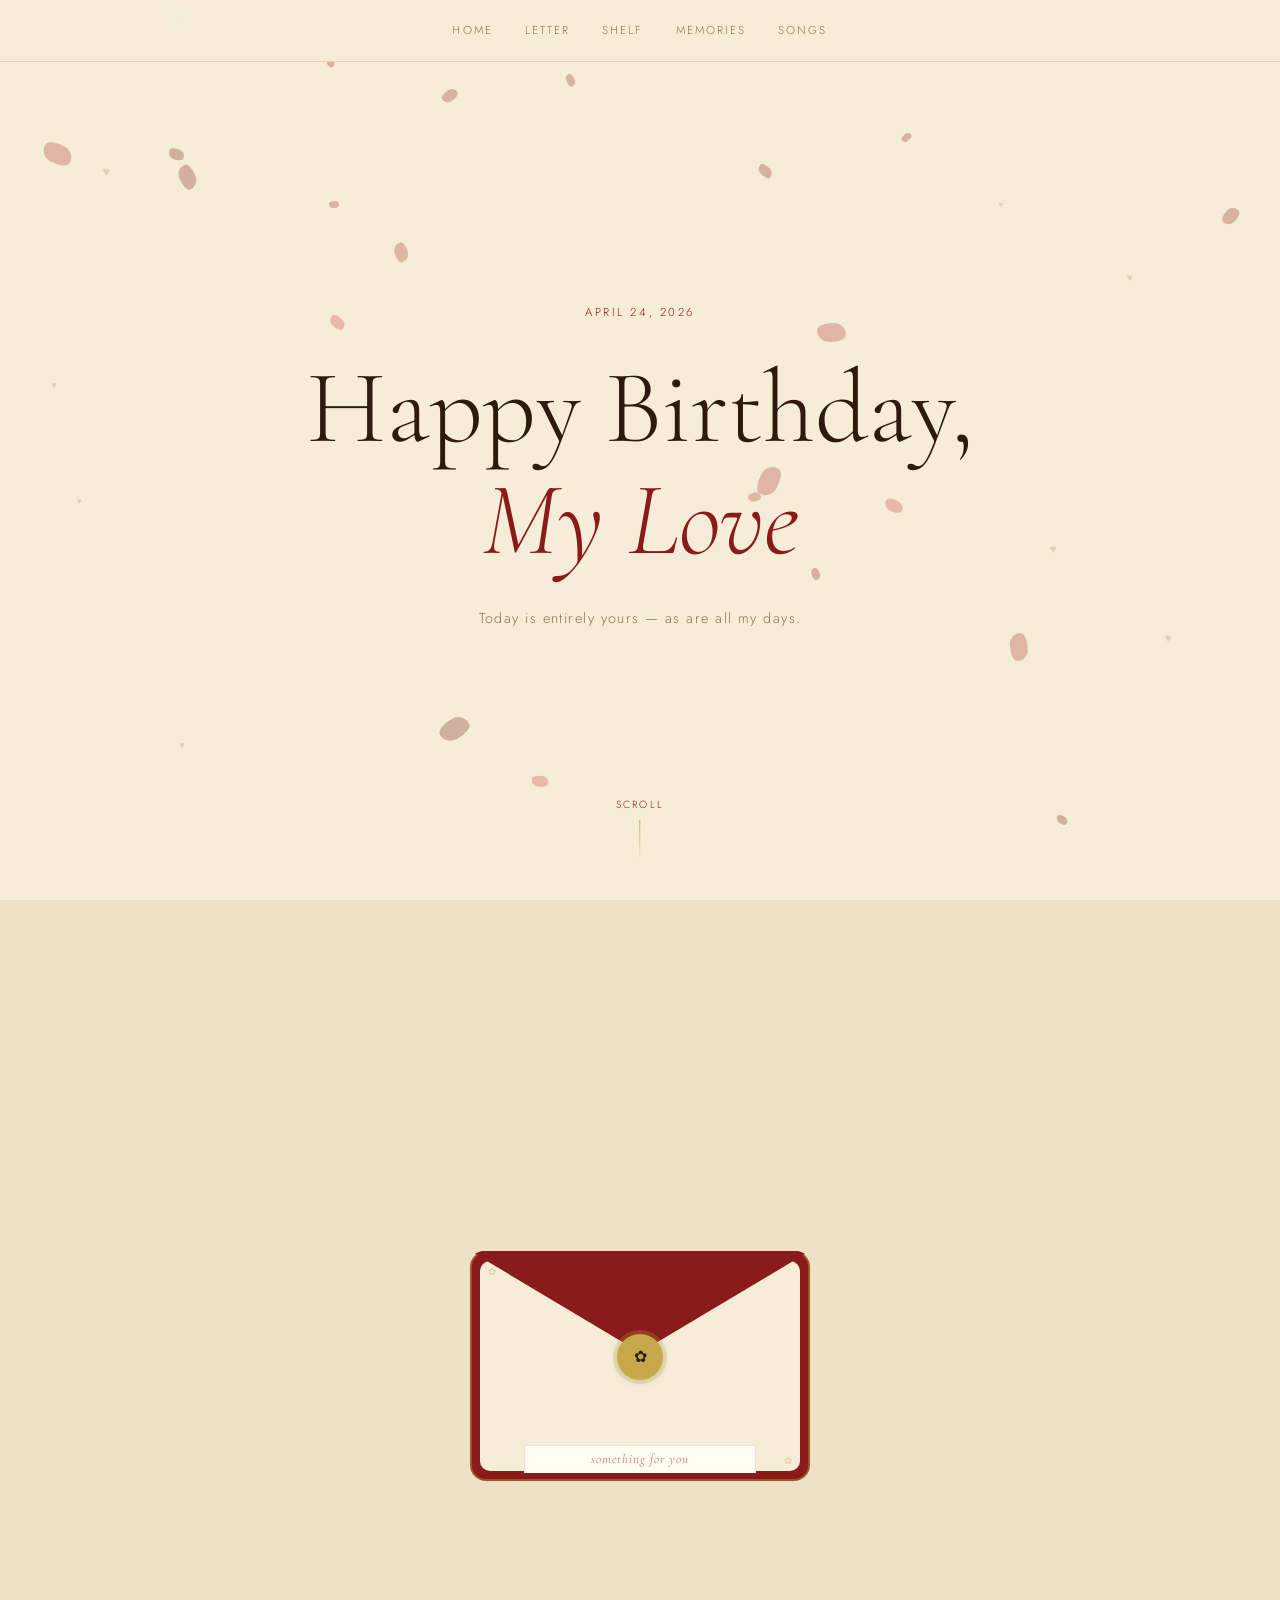
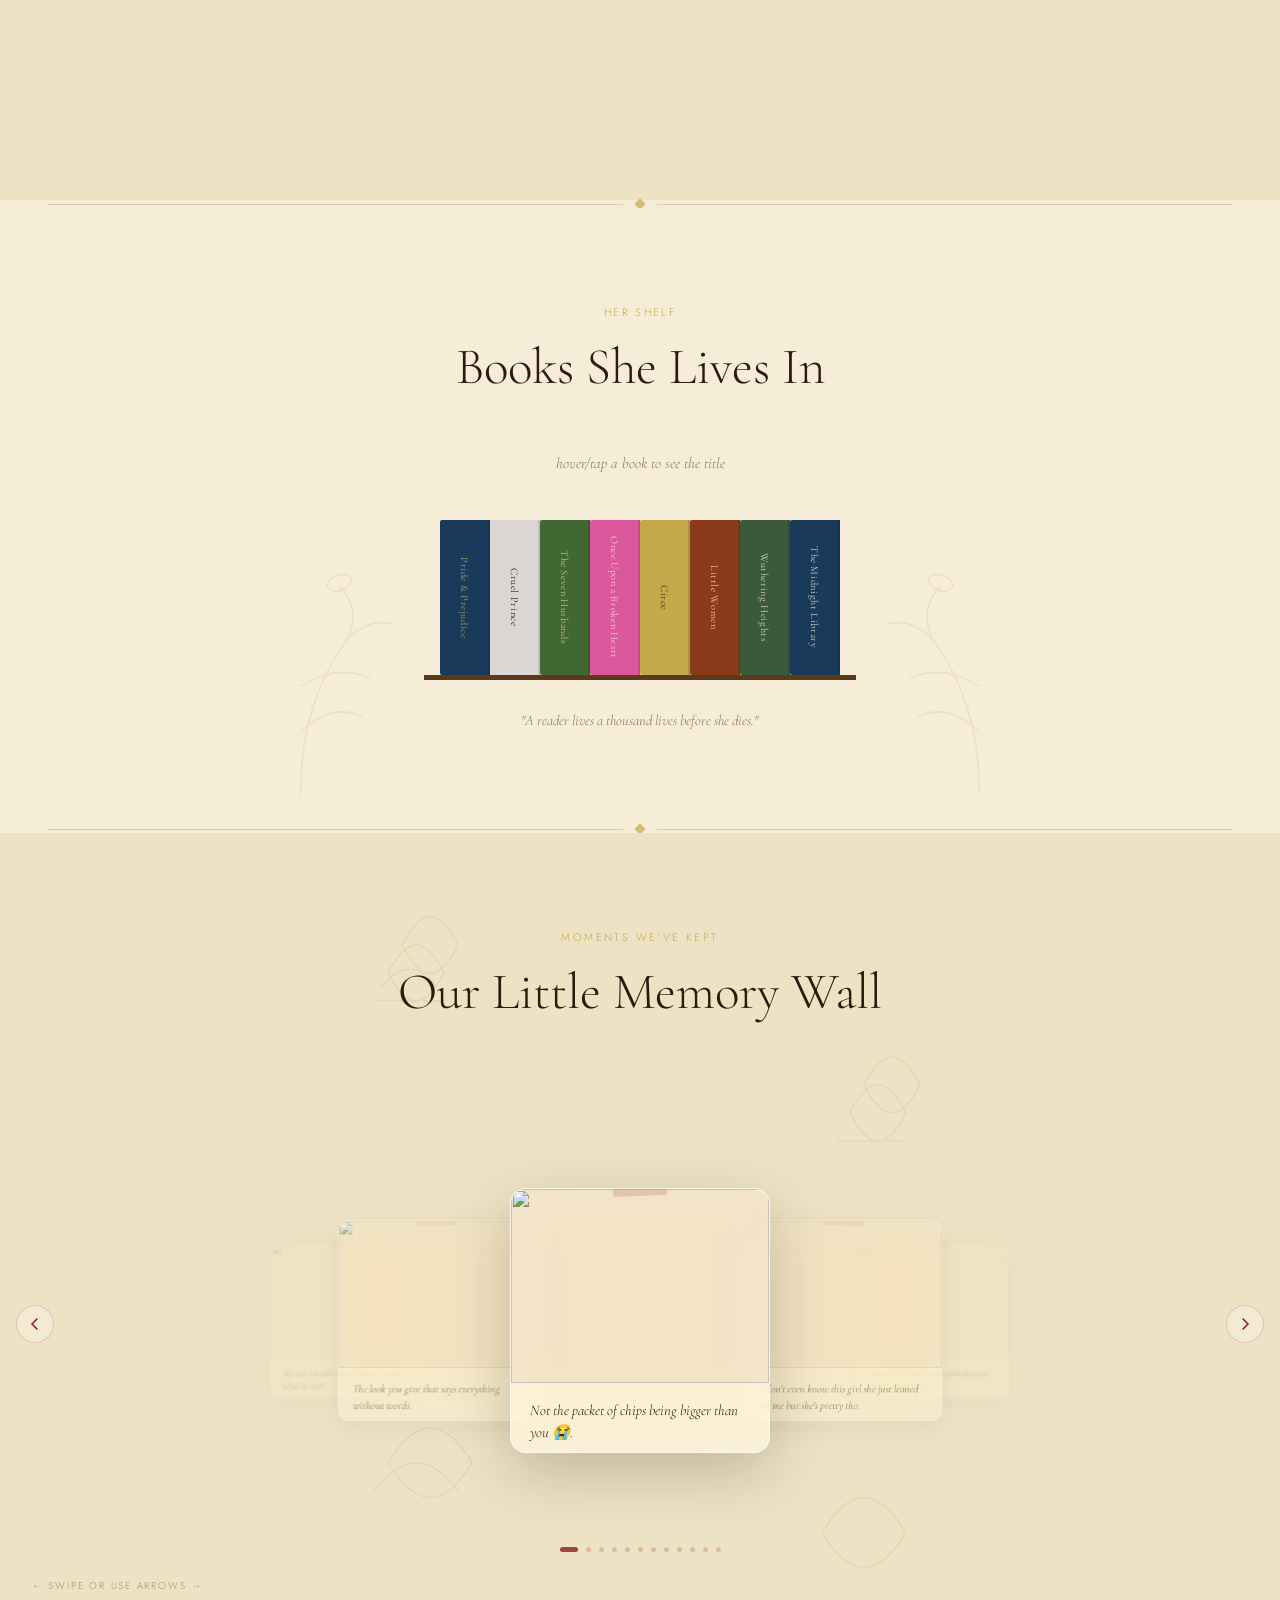
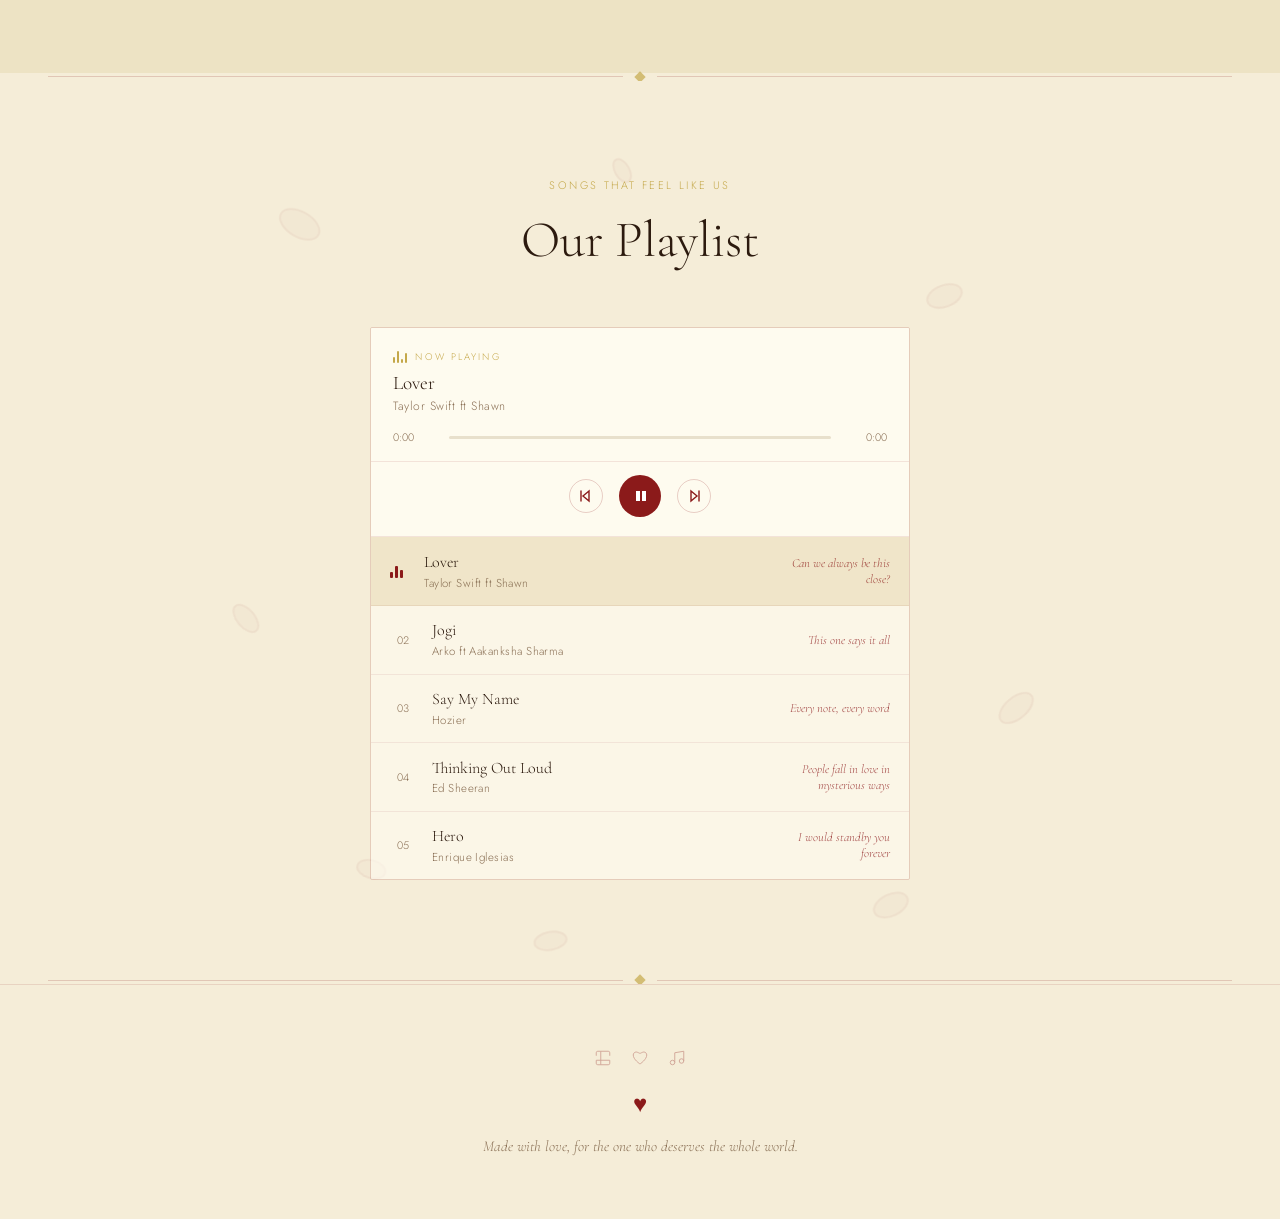
==== commit b4ba7265: "Add files via upload" ====
--- a/index.html
+++ b/index.html
@@ -10,6 +10,7 @@
 <body>
 
 <div class="petal-bg" id="petals"></div>
+<div class="letter-overlay" id="letter-overlay"></div>
 
 <nav>
   <a href="#hero">Home</a>
@@ -44,19 +45,41 @@
     </g>
   </svg>
 
-  <div class="letter-card reveal">
-    <span class="letter-flower">✿</span>
-    <p class="letter-label">A letter, for you</p>
-    <div class="letter-body">
-      <p>My love,</p>
-      <p>On this day that brought you into the world, I find myself overwhelmed with gratitude &mdash; because your existence has made mine infinitely more beautiful. Every moment with you feels like a quiet miracle I didn't know I was allowed to wish for.</p>
-      <p>You make ordinary days feel sacred. You carry warmth in your laugh, depth in your eyes, and a kind of grace that makes everyone around you feel seen. I hope this birthday reminds you of how deeply you are cherished &mdash; not just today, but in every ordinary Tuesday and every long quiet evening.</p>
-      <p>Here's to you. To us. To many more years of this.</p>
+  <div class="envelope-scene">
+
+    <!-- envelope -->
+    <div class="envelope" id="envelope">
+      <div class="env-body">
+        <div class="env-fold-left"></div>
+        <div class="env-fold-right"></div>
+        <span class="env-petal env-petal-tl">✿</span>
+        <span class="env-petal env-petal-br">✿</span>
+      </div>
+      <div class="letter-peek"></div>
+      <div class="env-flap">
+        <div class="env-flap-inner"></div>
+      </div>
+      <div class="env-seal" id="env-seal"><span>✿</span></div>
+      <p class="env-hint">something for you</p>
     </div>
-    <p class="letter-sig">&mdash; always &amp; entirely yours</p>
-    <p class="letter-formula">C₈H₁₁NO₂ + C₁₀H₁₂N₂O &nbsp;→&nbsp; happiness &nbsp;(you + me)</p>
-  </div>
-</section>
+
+  </div>
+</section>
+
+<!-- letter card (modal — lives outside section so fixed positioning works) -->
+<div class="letter-card" id="letter-card">
+  <span class="letter-flower">✿</span>
+  <p class="letter-label">A letter, for you</p>
+  <div class="letter-body">
+    <p>My love,</p>
+    <p>On this day that brought you into the world, I find myself overwhelmed with gratitude &mdash; because your existence has made mine infinitely more beautiful. Every moment with you feels like a quiet miracle I didn't know I was allowed to wish for.</p>
+    <p>You make ordinary days feel sacred. You carry warmth in your laugh, depth in your eyes, and a kind of grace that makes everyone around you feel seen. I hope this birthday reminds you of how deeply you are cherished &mdash; not just today, but in every ordinary Tuesday and every long quiet evening.</p>
+    <p>Here's to you. To us. To many more years of this.</p>
+  </div>
+  <p class="letter-sig">&mdash; always &amp; entirely yours</p>
+  <p class="letter-formula">C₈H₁₁NO₂ + C₁₀H₁₂N₂O &nbsp;→&nbsp; happiness &nbsp;(you + me)</p>
+  <button class="letter-close" id="letter-close">✕ &nbsp;fold it back</button>
+</div>
 
 <!-- DIVIDER -->
 <div class="section-divider"><div class="divider-line"></div><div class="divider-diamond"></div><div class="divider-line"></div></div>
@@ -78,7 +101,7 @@
 
   <p class="section-label reveal">Her shelf</p>
   <h2 class="section-title reveal">Books She Lives In</h2>
-  <p class="section-sub reveal">hover a book to see the title</p>
+  <p class="section-sub reveal">hover/tap a book to see the title</p>
   <div class="shelf reveal" id="shelf"></div>
   <p class="shelf-note reveal">"A reader lives a thousand lives before she dies."</p>
 </section>
@@ -115,53 +138,55 @@
       <div class="mem-card">
         <div class="washi" style="background:rgba(139,26,26,0.22);"></div>
         <div class="mem-img">
-          <svg width="60" height="60" viewBox="0 0 60 60" fill="none"><circle cx="22" cy="22" r="10" stroke="#c4a84a" stroke-width="1.5"/><path d="M45 45L32 32" stroke="#c4a84a" stroke-width="1.5" stroke-linecap="round"/></svg>
-          <span class="mem-placeholder-text">Add your photo</span>
-        </div>
-        <p class="mem-caption">The first time we stayed up watching the rain together.</p>
+          <img src="chips.jpeg" style="width:100%; height:100%; object-fit:cover;">
+        </div>
+        <p class="mem-caption">Not the packet of chips being bigger than you 😭.</p>
       </div>
 
       <div class="mem-card">
         <div class="washi" style="background:rgba(196,168,74,0.35);"></div>
         <div class="mem-img">
-          <svg width="60" height="60" viewBox="0 0 60 60" fill="none"><path d="M10 40 Q30 10 50 40" stroke="#c4a84a" stroke-width="1.5" fill="none"/><circle cx="30" cy="28" r="4" fill="#8b1a1a"/></svg>
-          <span class="mem-placeholder-text">Add your photo</span>
-        </div>
-        <p class="mem-caption">That drive where we sang terribly and didn't care.</p>
+          <img src="whosthat.jpeg" style="width:100%; height:100%; object-fit:cover;">
+        </div>
+        <p class="mem-caption">I don't even know this girl she just leaned on me but she's pretty tho.</p>
+      </div>
+
+      <div class="mem-card">
+        <div class="washi" style="background:rgba(139,26,26,0.15);background-image:repeating-linear-gradient(90deg,rgba(255,255,255,0.2) 0px,rgba(255,255,255,0.2) 3px,transparent 3px,transparent 8px);"></div>
+        <div class="mem-img">
+          <img src="curly.jpg" style="width:100%; height:100%; object-fit:cover;">
+        </div>
+        <p class="mem-caption">However you look, to me you’ll always be the apple of my eye.</p>
       </div>
 
       <div class="mem-card">
         <div class="washi" style="background:rgba(139,26,26,0.18);background-image:repeating-linear-gradient(90deg,rgba(255,255,255,0.15) 0px,rgba(255,255,255,0.15) 4px,transparent 4px,transparent 10px);"></div>
         <div class="mem-img">
-          <svg width="60" height="60" viewBox="0 0 60 60" fill="none"><path d="M30 15 L33 25 L44 25 L35 32 L38 43 L30 36 L22 43 L25 32 L16 25 L27 25Z" stroke="#c4a84a" stroke-width="1.2" fill="none"/></svg>
-          <span class="mem-placeholder-text">Add your photo</span>
-        </div>
-        <p class="mem-caption">Your birthday last year &mdash; and every small adventure since.</p>
+          <img src="silly.jpeg" style="width:100%; height:100%; object-fit:cover;">
+        </div>
+        <p class="mem-caption">My babygurl, why do you have to be this cute.</p>
       </div>
 
       <div class="mem-card">
         <div class="washi" style="background:rgba(196,168,74,0.28);background-image:repeating-linear-gradient(90deg,rgba(139,26,26,0.2) 0px,rgba(139,26,26,0.2) 3px,transparent 3px,transparent 9px);"></div>
         <div class="mem-img">
-          <svg width="60" height="60" viewBox="0 0 60 60" fill="none"><path d="M30 42 C30 42 10 30 10 20 C10 14 15 10 20 10 C25 10 30 15 30 15 C30 15 35 10 40 10 C45 10 50 14 50 20 C50 30 30 42 30 42Z" stroke="#c4a84a" stroke-width="1.2" fill="none"/></svg>
-          <span class="mem-placeholder-text">Add your photo</span>
-        </div>
-        <p class="mem-caption">The quiet moments between words &mdash; those are my favourite.</p>
+          <img src="penguin.jpeg" style="width:100%; height:100%; object-fit:cover;">
+        </div>
+        <p class="mem-caption">She was a model since childhood or thats what she said.</p>
       </div>
 
       <div class="mem-card">
         <div class="washi" style="background:rgba(139,26,26,0.2);"></div>
         <div class="mem-img">
-          <svg width="60" height="60" viewBox="0 0 60 60" fill="none"><path d="M30 42 C30 42 10 30 10 20 C10 14 15 10 20 10 C25 10 30 15 30 15 C30 15 35 10 40 10 C45 10 50 14 50 20 C50 30 30 42 30 42Z" stroke="#8b1a1a" stroke-width="1.2" fill="none"/></svg>
-          <span class="mem-placeholder-text">Add your photo</span>
-        </div>
-        <p class="mem-caption">Every ordinary Tuesday that felt like magic.</p>
+          <img src="close.jpeg" style="width:100%; height:100%; object-fit:cover;">
+        </div>
+        <p class="mem-caption">The look you give that says everything without words.</p>
       </div>
 
       <div class="mem-card">
         <div class="washi" style="background:rgba(196,168,74,0.3);"></div>
         <div class="mem-img">
-          <svg width="60" height="60" viewBox="0 0 60 60" fill="none"><circle cx="22" cy="22" r="10" stroke="#8b1a1a" stroke-width="1.5"/><path d="M45 45L32 32" stroke="#8b1a1a" stroke-width="1.5" stroke-linecap="round"/></svg>
-          <span class="mem-placeholder-text">Add your photo</span>
+          <img src="car.jpeg" style="width:100%; height:100%; object-fit:cover;">
         </div>
         <p class="mem-caption">The look you give that says everything without words.</p>
       </div>
@@ -169,19 +194,41 @@
       <div class="mem-card">
         <div class="washi" style="background:rgba(139,26,26,0.15);background-image:repeating-linear-gradient(90deg,rgba(255,255,255,0.2) 0px,rgba(255,255,255,0.2) 3px,transparent 3px,transparent 8px);"></div>
         <div class="mem-img">
-          <svg width="60" height="60" viewBox="0 0 60 60" fill="none"><path d="M30 15 L33 25 L44 25 L35 32 L38 43 L30 36 L22 43 L25 32 L16 25 L27 25Z" stroke="#8b1a1a" stroke-width="1.2" fill="none"/></svg>
-          <span class="mem-placeholder-text">Add your photo</span>
+          <img src="shy.png" style="width:100%; height:100%; object-fit:cover;">
         </div>
         <p class="mem-caption">A moment I'll keep for as long as I live.</p>
       </div>
 
       <div class="mem-card">
+        <div class="washi" style="background:rgba(139,26,26,0.15);background-image:repeating-linear-gradient(90deg,rgba(255,255,255,0.2) 0px,rgba(255,255,255,0.2) 3px,transparent 3px,transparent 8px);"></div>
+        <div class="mem-img">
+          <img src="curpho.jpeg" style="width:100%; height:100%; object-fit:cover;">
+        </div>
+        <p class="mem-caption">This kinda photos are what I cherish the most.</p>
+      </div>
+
+      <div class="mem-card">
         <div class="washi" style="background:rgba(196,168,74,0.25);"></div>
         <div class="mem-img">
-          <svg width="60" height="60" viewBox="0 0 60 60" fill="none"><path d="M10 40 Q30 10 50 40" stroke="#8b1a1a" stroke-width="1.5" fill="none"/><circle cx="30" cy="28" r="4" fill="#c4a84a"/></svg>
-          <span class="mem-placeholder-text">Add your photo</span>
+          <img src="mirror.jpeg" style="width:100%; height:100%; object-fit:cover;">
         </div>
         <p class="mem-caption">Us, just existing — and it being more than enough.</p>
+      </div>
+
+      <div class="mem-card">
+        <div class="washi" style="background:rgba(196,168,74,0.28);background-image:repeating-linear-gradient(90deg,rgba(139,26,26,0.2) 0px,rgba(139,26,26,0.2) 3px,transparent 3px,transparent 9px);"></div>
+        <div class="mem-img">
+          <img src="DSC04181.png" style="width:100%; height:100%; object-fit:cover;">
+        </div>
+        <p class="mem-caption">She was a model since childhood or thats what she said.</p>
+      </div>
+
+      <div class="mem-card">
+        <div class="washi" style="background:rgba(196,168,74,0.3);"></div>
+        <div class="mem-img">
+          <img src="cute.jpeg" style="width:100%; height:100%; object-fit:cover;">
+        </div>
+        <p class="mem-caption">The look you give that says everything without words.</p>
       </div>
 
     </div>
@@ -293,4 +340,4 @@
 
 <script src="script.js"></script>
 </body>
-</html>
+</html>
--- a/style.css
+++ b/style.css
@@ -180,69 +180,219 @@
   animation: heartFloat 5s ease-in-out infinite;
 }
 
-/* ─── LETTER ────────────────────────────────────────────────── */
-#letter { background: var(--petal); }
+/* ─── LETTER & ENVELOPE ─────────────────────────────────────── */
+#letter {
+  background: var(--petal);
+  min-height: 100vh;
+  display: flex;
+  align-items: center;
+  justify-content: center;
+  padding: 7rem 2rem 5rem;
+  position: relative;
+}
+.envelope-scene {
+  display: flex;
+  flex-direction: column;
+  align-items: center;
+  width: 100%;
+  max-width: 540px;
+}
+
+/* ── ENVELOPE ── */
+.envelope {
+  position: relative;
+  width: 340px;
+  height: 230px;
+  cursor: pointer;
+  animation: envBreath 3s ease-in-out infinite;
+}
+.envelope.is-open { animation: none; cursor: default; }
+@keyframes envBreath {
+  0%,100% { transform: translateY(0); }
+  50%      { transform: translateY(-7px); }
+}
+
+/* body — crimson with rounded corners */
+.env-body {
+  position: absolute;
+  inset: 0;
+  background: #8b1a1a;
+  border-radius: 16px;
+  border: 2px solid rgba(196,168,74,0.4);
+  overflow: hidden;
+}
+
+/* parchment inner — the white area visible inside */
+.env-body::after {
+  content: '';
+  position: absolute;
+  top: 8px; left: 8px; right: 8px; bottom: 8px;
+  background: #f5edd8;
+  border-radius: 10px;
+}
+
+
+.env-petal { position: absolute; font-size: 0.65rem; color: var(--gold); opacity: 0.35; z-index: 6; }
+.env-petal-tl { top: 0.7rem; left: 1rem; }
+.env-petal-br { bottom: 0.7rem; right: 1rem; }
+
+/* flap — downward pointing V, folds up on open */
+.env-flap {
+  position: absolute;
+  top: 0; left: 0; right: 0;
+  height: 130px;
+  transform-origin: top center;
+  transform-style: preserve-3d;
+  transition: transform 0.65s cubic-bezier(0.4,0,0.2,1);
+  z-index: 3;
+  overflow: hidden;
+  border-radius: 14px 14px 0 0;
+}
+.env-flap-inner {
+  position: absolute; inset: 0;
+  background: #8b1a1a;
+  /* V pointing downward — triangle from top-left, top-right, to center-bottom */
+  clip-path: polygon(0% 0%, 100% 0%, 50% 78%);
+}
+.envelope.is-open .env-flap { transform: rotateX(-185deg); }
+
+/* wax seal — sits at the V tip where flap meets body */
+.env-seal {
+  position: absolute;
+  top: 46%; left: 50%;
+  transform: translate(-50%, -50%);
+  width: 46px; height: 46px;
+  border-radius: 50%;
+  background: var(--gold);
+  display: flex; align-items: center; justify-content: center;
+  font-size: 1rem; color: var(--ink);
+  z-index: 5;
+  box-shadow: 0 0 0 4px rgba(196,168,74,0.25), 0 2px 8px rgba(44,26,14,0.15);
+  transition: transform 0.35s ease, opacity 0.35s ease;
+}
+.envelope.is-open .env-seal { transform: translate(-50%, -50%) scale(0); opacity: 0; }
+
+/* hint */
+.env-hint {
+  position: absolute;
+  bottom: 0.9rem; width: 100%; text-align: center;
+  font-family: 'Cormorant Garamond', serif;
+  font-style: italic; font-size: 0.82rem;
+  color: var(--crimson-light); opacity: 0.75; letter-spacing: 0.08em;
+  z-index: 6;
+  transition: opacity 0.3s;
+  pointer-events: none;
+}
+.envelope.is-open .env-hint { opacity: 0; }
+
+/* letter peek — thin strip of parchment peeking above bottom edge */
+.letter-peek {
+  position: absolute;
+  bottom: 8px; left: 16%; width: 68%;
+  height: 28px;
+  background: #fffcf2;
+  border-radius: 2px 2px 0 0;
+  z-index: 1;
+  border: 1px solid rgba(139,26,26,0.12);
+  border-bottom: none;
+}
+
+/* ── OVERLAY ── */
+.letter-overlay {
+  display: none;
+  position: fixed; inset: 0;
+  background: rgba(30,16,8,0.6);
+  z-index: 500;
+  backdrop-filter: blur(8px);
+  -webkit-backdrop-filter: blur(8px);
+  opacity: 0;
+  transition: opacity 0.4s ease;
+}
+.letter-overlay.visible { display: block; }
+.letter-overlay.visible.faded { opacity: 1; }
+
+/* ── LETTER CARD (modal) ── */
 .letter-card {
-  max-width: 580px;
-  width: 100%;
-  padding: 4rem 3.5rem;
-  background: rgba(255,252,242,0.78);
+  display: none;
+  position: fixed;
+  top: 50%; left: 50%;
+  transform: translate(-50%, -44%);
+  width: min(560px, 92vw);
+  max-height: 85vh;
+  overflow-y: auto;
+  padding: 3.5rem 3rem 2.5rem;
+  background: #fffcf2;
   border: 1px solid rgba(139,26,26,0.18);
-  border-radius: 2px;
-  position: relative;
-}
+  border-radius: 3px;
+  z-index: 501;
+  opacity: 0;
+  transition: opacity 0.5s ease 0.2s, transform 0.5s cubic-bezier(0.22,1,0.36,1) 0.2s;
+}
+.letter-card.visible {
+  display: block;
+}
+.letter-card.visible.faded {
+  opacity: 1;
+  transform: translate(-50%, -50%);
+}
+
+/* letter internals */
 .letter-card::before {
   content: '\201C';
   font-family: 'Cormorant Garamond', serif;
-  font-size: 8rem;
-  line-height: 1;
+  font-size: 8rem; line-height: 1;
   color: var(--blush);
-  position: absolute;
-  top: 1rem;
-  left: 2rem;
+  position: absolute; top: 1rem; left: 2rem;
   pointer-events: none;
 }
 .letter-flower {
-  position: absolute;
-  top: 1rem;
-  right: 1.5rem;
-  font-size: 1.3rem;
-  opacity: 0.4;
-  color: var(--crimson);
+  position: absolute; top: 1rem; right: 1.5rem;
+  font-size: 1.3rem; color: var(--crimson); opacity: 0.4;
   pointer-events: none;
 }
 .letter-label {
-  font-size: 0.68rem;
-  letter-spacing: 0.2em;
-  text-transform: uppercase;
-  color: var(--gold);
-  margin-bottom: 2rem;
+  font-size: 0.68rem; letter-spacing: 0.2em;
+  text-transform: uppercase; color: var(--gold); margin-bottom: 2rem;
 }
 .letter-body {
   font-family: 'Cormorant Garamond', serif;
-  font-size: 1.18rem;
-  line-height: 1.85;
-  color: var(--ink);
-  font-weight: 400;
+  font-size: 1.18rem; line-height: 1.85;
+  color: var(--ink); font-weight: 400;
 }
 .letter-body p + p { margin-top: 1.2rem; }
 .letter-sig {
   margin-top: 2.5rem;
   font-family: 'Cormorant Garamond', serif;
-  font-style: italic;
-  font-size: 1.1rem;
-  color: var(--crimson);
+  font-style: italic; font-size: 1.1rem; color: var(--crimson);
 }
 .letter-formula {
-  margin-top: 2rem;
-  padding-top: 1.4rem;
+  margin-top: 2rem; padding-top: 1.4rem;
   border-top: 1px solid rgba(139,26,26,0.1);
   font-family: 'Cormorant Garamond', serif;
-  font-style: italic;
-  font-size: 0.78rem;
-  letter-spacing: 0.1em;
-  color: var(--sepia);
-  text-align: center;
+  font-style: italic; font-size: 0.78rem;
+  letter-spacing: 0.1em; color: var(--sepia); text-align: center;
+}
+.letter-close {
+  display: flex; align-items: center; justify-content: center;
+  gap: 0.5rem;
+  margin: 2.5rem auto 0;
+  padding: 0.55rem 1.6rem;
+  background: transparent;
+  border: 1px solid rgba(139,26,26,0.22);
+  border-radius: 2px;
+  font-family: 'Cormorant Garamond', serif;
+  font-style: italic; font-size: 0.88rem; color: var(--sepia);
+  cursor: pointer;
+  transition: background 0.2s, color 0.2s;
+}
+.letter-close:hover { background: rgba(139,26,26,0.06); color: var(--crimson); }
+
+@media (max-width: 480px) {
+  .envelope { width: 280px; height: 190px; }
+  .env-flap { height: 108px; border-radius: 12px 12px 0 0; }
+  .letter-card { padding: 2.5rem 1.5rem 2rem; }
+  .letter-body { font-size: 1.02rem; }
+  .letter-card::before { font-size: 5rem; top: 0.5rem; left: 1rem; }
 }
 
 /* ─── BOOKSHELF ─────────────────────────────────────────────── */
@@ -585,54 +735,150 @@
 .floral-memories{ width: 100%; height: 100%; top: 0; left: 0; }
 .floral-playlist{ width: 100%; height: 100%; top: 0; left: 0; }
 
-/* ─── PEEK SWIPER ───────────────────────────────────────────── */
+/* ─── APPLE GLASS CIRCULAR CAROUSEL ────────────────────────── */
 #memories {
   align-items: flex-start;
   flex-direction: column;
   min-height: auto;
-  padding: 6rem 0 4rem;
+  padding: 6rem 0 5rem;
   background: var(--petal);
   overflow: hidden;
 }
 #memories .section-label,
 #memories .section-title,
 #memories .swiper-hint { padding: 0 2rem; }
+
 .swiper-wrap {
   position: relative;
   width: 100%;
-  padding: 1rem 0 2rem;
-}
+  padding: 2rem 0 1rem;
+}
+
+/* carousel viewport */
 .swiper-track {
   display: flex;
-  gap: 1.2rem;
-  padding: 1rem 15% 1rem calc(15% - 0px);
-  overflow-x: scroll;
-  scroll-snap-type: x mandatory;
-  -webkit-overflow-scrolling: touch;
-  scrollbar-width: none;
-  cursor: grab;
-}
-.swiper-track::-webkit-scrollbar { display: none; }
-.swiper-track:active { cursor: grabbing; }
+  align-items: center;
+  justify-content: center;
+  position: relative;
+  height: 420px;
+  perspective: 1000px;
+}
+
+/* each card */
 .swiper-track .mem-card {
-  scroll-snap-align: center;
-  flex: 0 0 70%;
-  max-width: 340px;
-  transition: transform 0.4s ease, opacity 0.4s ease;
+  position: absolute;
+  width: 260px;
+  border-radius: 16px;
+  overflow: hidden;
+  cursor: pointer;
+  will-change: transform, opacity;
+  transition: transform 0.6s cubic-bezier(0.34, 1.26, 0.64, 1),
+              opacity  0.6s cubic-bezier(0.34, 1.26, 0.64, 1),
+              filter   0.6s ease;
+  /* apple glass */
+  background: rgba(255,252,242,0.55);
+  backdrop-filter: blur(18px) saturate(180%);
+  -webkit-backdrop-filter: blur(18px) saturate(180%);
+  border: 1px solid rgba(255,255,255,0.45);
+  box-shadow: 0 8px 32px rgba(44,26,14,0.12), inset 0 1px 0 rgba(255,255,255,0.6);
+}
+
+/* active card — front and center */
+.swiper-track .mem-card.is-active {
+  transform: translateX(0) scale(1) translateZ(0px);
+  opacity: 1;
+  filter: none;
+  z-index: 10;
+  box-shadow: 0 20px 60px rgba(44,26,14,0.22), inset 0 1px 0 rgba(255,255,255,0.7);
+}
+
+/* prev card — left peek */
+.swiper-track .mem-card.is-prev {
+  transform: translateX(-220px) scale(0.82) translateZ(-80px);
   opacity: 0.55;
-  transform: scale(0.96);
-}
-.swiper-track .mem-card.is-active {
-  opacity: 1;
-  transform: scale(1);
-}
+  filter: blur(1px);
+  z-index: 5;
+}
+
+/* next card — right peek */
+.swiper-track .mem-card.is-next {
+  transform: translateX(220px) scale(0.82) translateZ(-80px);
+  opacity: 0.55;
+  filter: blur(1px);
+  z-index: 5;
+}
+
+/* far left */
+.swiper-track .mem-card.is-far-prev {
+  transform: translateX(-340px) scale(0.68) translateZ(-160px);
+  opacity: 0.25;
+  filter: blur(2px);
+  z-index: 2;
+}
+
+/* far right */
+.swiper-track .mem-card.is-far-next {
+  transform: translateX(340px) scale(0.68) translateZ(-160px);
+  opacity: 0.25;
+  filter: blur(2px);
+  z-index: 2;
+}
+
+/* all others hidden */
+.swiper-track .mem-card.is-hidden {
+  transform: translateX(0) scale(0.5) translateZ(-300px);
+  opacity: 0;
+  pointer-events: none;
+  z-index: 0;
+}
+
+.mem-img {
+  width: 100%;
+  aspect-ratio: 4/3;
+  background: rgba(232,208,180,0.4);
+  display: flex;
+  align-items: center;
+  justify-content: center;
+  position: relative;
+  overflow: hidden;
+}
+.mem-img svg { opacity: 0.3; }
+.mem-placeholder-text {
+  position: absolute;
+  bottom: 0.8rem; left: 0.8rem;
+  font-size: 0.6rem;
+  letter-spacing: 0.14em;
+  text-transform: uppercase;
+  color: var(--crimson);
+  opacity: 0.6;
+}
+.mem-caption {
+  padding: 1rem 1.2rem 0.6rem;
+  font-family: 'Cormorant Garamond', serif;
+  font-style: italic;
+  font-size: 0.92rem;
+  color: var(--ink);
+  line-height: 1.5;
+}
+.washi {
+  position: absolute;
+  top: -7px; left: 50%;
+  transform: translateX(-50%) rotate(-2deg);
+  width: 54px; height: 14px;
+  border-radius: 2px;
+  opacity: 0.75;
+  z-index: 2;
+}
+.mem-card:nth-child(2) .washi { transform: translateX(-50%) rotate(2deg); }
+.mem-card:nth-child(3) .washi { transform: translateX(-50%) rotate(-1.5deg); }
+.mem-card:nth-child(4) .washi { transform: translateX(-50%) rotate(2.5deg); }
 
 /* dots */
 .swiper-dots {
   display: flex;
   justify-content: center;
-  gap: 0.4rem;
-  margin-top: 0.8rem;
+  gap: 0.5rem;
+  margin-top: 1rem;
   padding: 0 2rem;
 }
 .swiper-dot {
@@ -640,41 +886,51 @@
   border-radius: 50%;
   background: var(--crimson);
   opacity: 0.2;
-  transition: opacity 0.3s, transform 0.3s;
+  transition: opacity 0.3s, transform 0.3s, width 0.3s;
   cursor: pointer;
 }
-.swiper-dot.active { opacity: 0.75; transform: scale(1.3); }
+.swiper-dot.active {
+  opacity: 0.8;
+  width: 18px;
+  border-radius: 3px;
+}
 
 /* arrows */
 .swiper-arrow {
   position: absolute;
-  top: 50%;
-  transform: translateY(-60%);
-  width: 34px; height: 34px;
+  top: 50%; transform: translateY(-50%);
+  width: 38px; height: 38px;
   border-radius: 50%;
-  border: 1px solid rgba(139,26,26,0.2);
-  background: rgba(245,237,216,0.9);
+  border: 1px solid rgba(139,26,26,0.18);
+  background: rgba(245,237,216,0.75);
+  backdrop-filter: blur(8px);
+  -webkit-backdrop-filter: blur(8px);
   display: flex; align-items: center; justify-content: center;
   cursor: pointer;
-  transition: background 0.2s;
-  z-index: 2;
-}
-.swiper-arrow:hover { background: rgba(245,237,216,1); }
-.swiper-prev { left: 0.8rem; }
-.swiper-next { right: 0.8rem; }
+  transition: background 0.2s, transform 0.2s;
+  z-index: 20;
+}
+.swiper-arrow:hover { background: rgba(245,237,216,0.95); transform: translateY(-50%) scale(1.08); }
+.swiper-prev { left: 1rem; }
+.swiper-next { right: 1rem; }
+
 .swiper-hint {
-  text-align:center;
+  text-align: center;
   font-size: 0.62rem;
   letter-spacing: 0.18em;
   text-transform: uppercase;
   color: var(--sepia);
-  opacity: 0.5;
-  margin-top: 0.5rem;
+  opacity: 0.7;
+  margin-top: 0.6rem;
 }
 
 @media (max-width: 480px) {
-  .swiper-track { padding: 1rem 10% 1rem 10%; gap: 0.8rem; }
-  .swiper-track .mem-card { flex: 0 0 80%; }
+  .swiper-track { height: 360px; }
+  .swiper-track .mem-card { width: 220px; }
+  .swiper-track .mem-card.is-prev  { transform: translateX(-170px) scale(0.8) translateZ(-60px); }
+  .swiper-track .mem-card.is-next  { transform: translateX(170px) scale(0.8) translateZ(-60px); }
+  .swiper-track .mem-card.is-far-prev { transform: translateX(-270px) scale(0.65) translateZ(-120px); }
+  .swiper-track .mem-card.is-far-next { transform: translateX(270px) scale(0.65) translateZ(-120px); }
   .swiper-arrow { display: none; }
 }
 footer {
@@ -749,4 +1005,4 @@
   .track-artist { font-size: 0.68rem; }
   .np-title { font-size: 1.05rem; }
   footer { padding: 3rem 1.2rem; }
-}
+}
